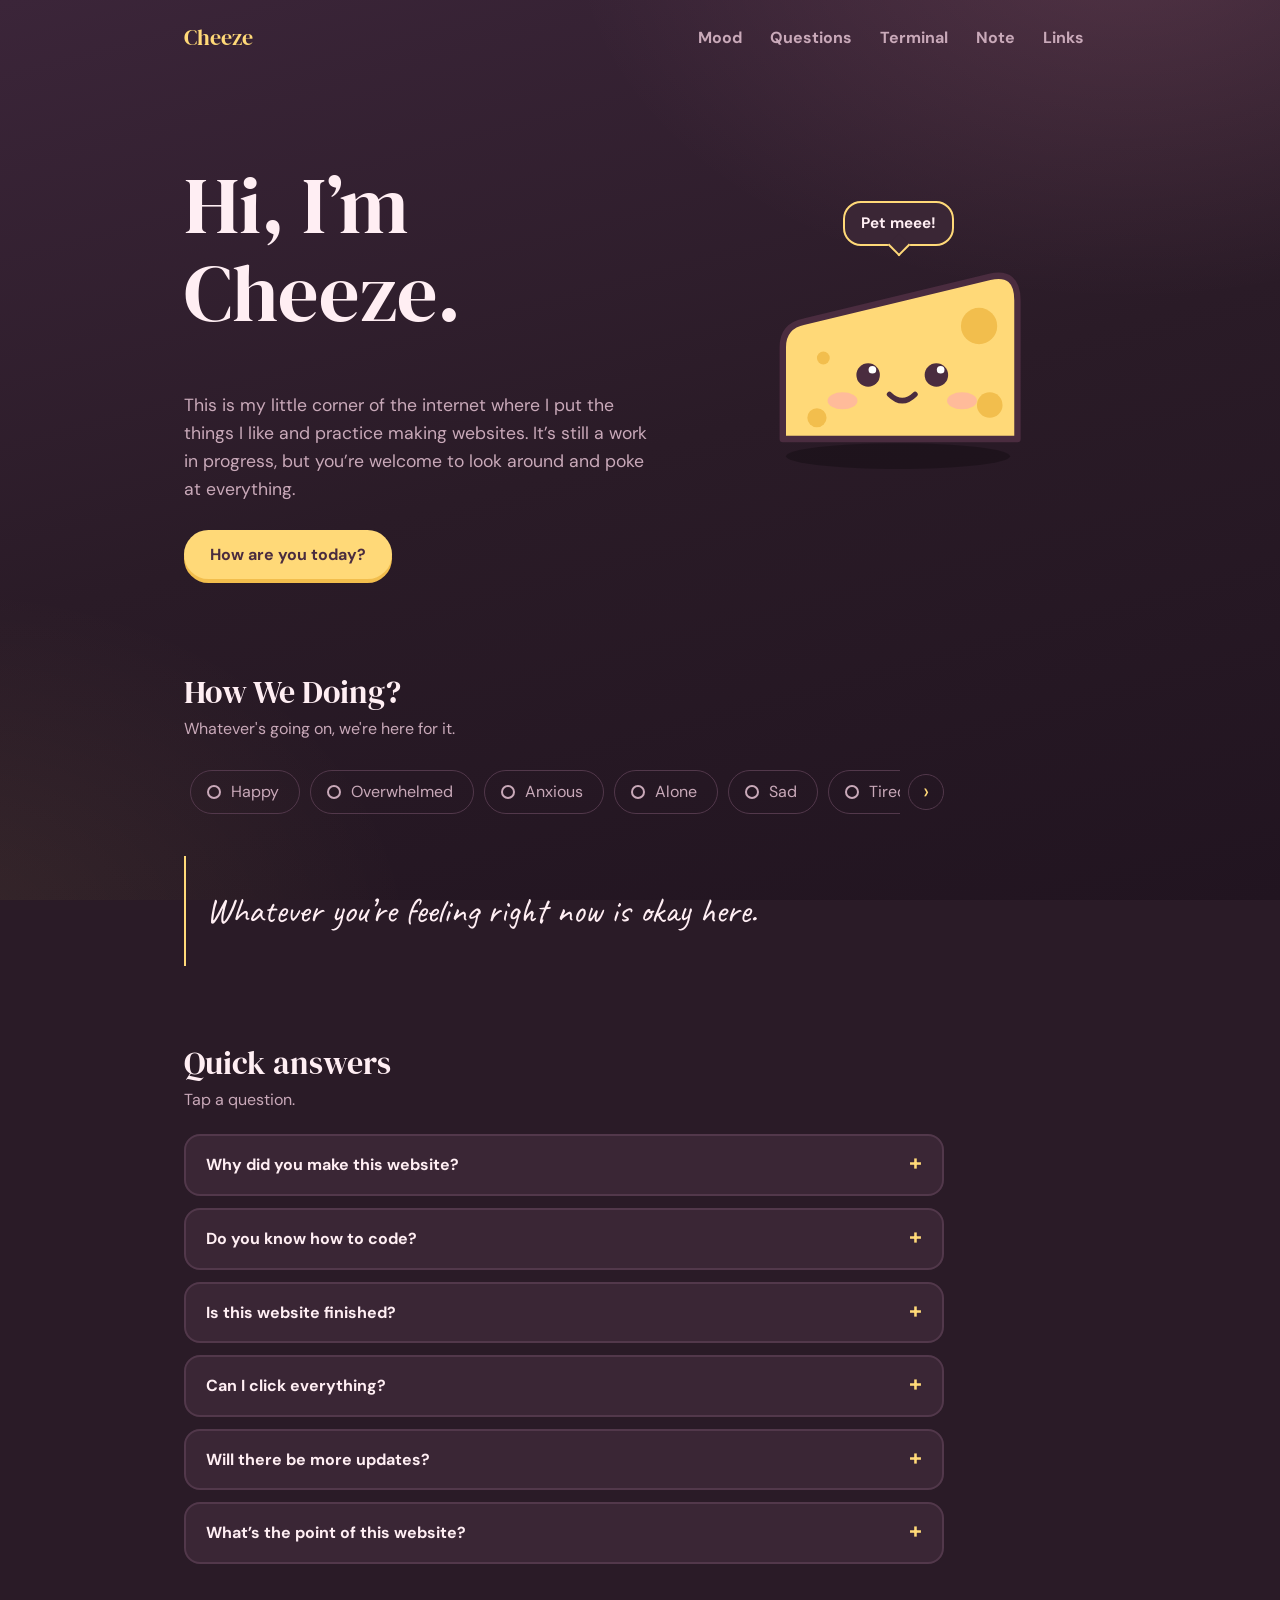
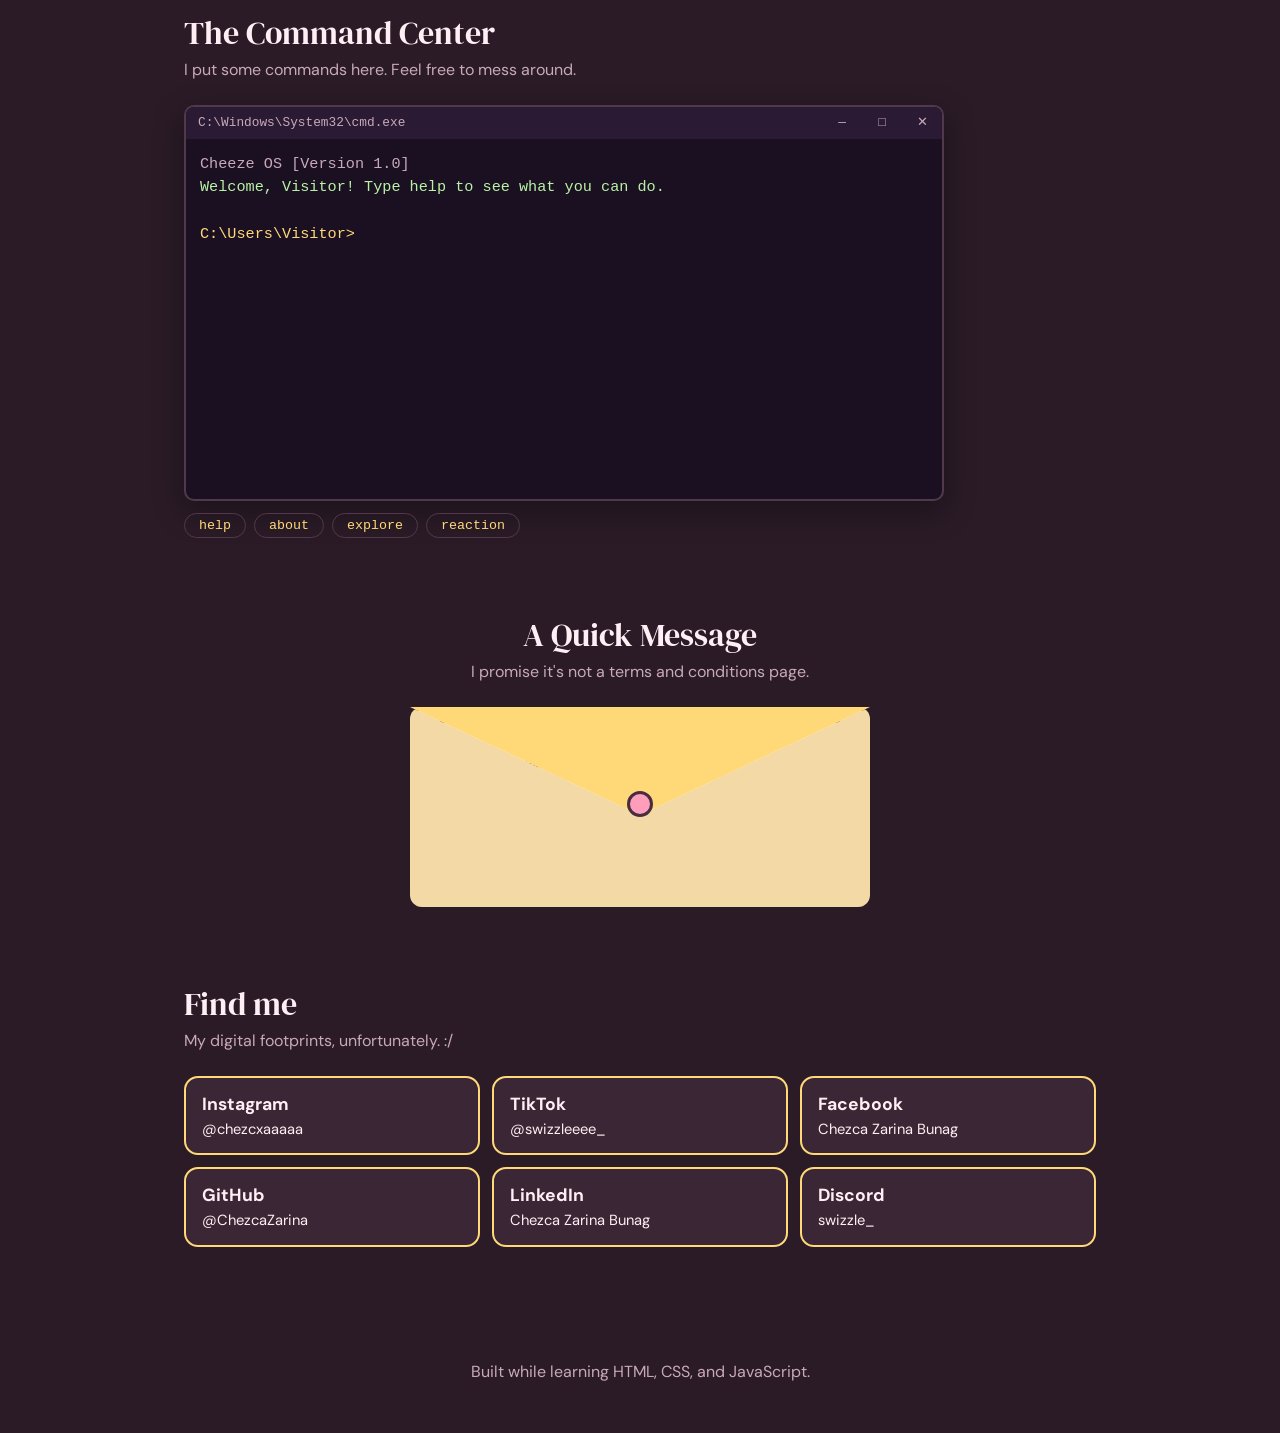
==== index.html @ 46c2f9f3 "Add files via upload" ====
<!DOCTYPE html>
<html lang="en">
<head>
    <meta charset="UTF-8">
    <meta name="viewport" content="width=device-width, initial-scale=1.0">
    <title>Cheeze</title>
   <link href="https://fonts.googleapis.com/css2?family=DM+Sans:wght@400;700&family=DM+Serif+Display&family=Caveat:wght@500;700&display=swap" rel="stylesheet">
    <link rel="stylesheet" href="style.css">
</head>
<body>
  <header>
  <a class="logo" href="#top">Cheeze</a>
  <nav>
    <a href="#mood">Mood</a>
    <a href="#questions">Questions</a>
    <a href="#terminal">Terminal</a>
    <a href="#note">Note</a>
    <a href="#links">Links</a>
    
  </nav>
</header>

<main id="top">
  <div class="hero">
    <div>
      <h1>Hi, I’m Cheeze.</h1>
      <p>This is my little corner of the internet where I put the things I like and practice making websites. It’s still a work in progress, but you’re welcome to look around and poke at everything.</p>
      <a class="btn" href="#mood">How are you today?</a>
    </div>
      <div class="stage">
  <div class="bubble" id="say" aria-live="polite">Pet meee!</div>
  <svg id="cheese" viewBox="0 0 300 300" role="button" tabindex="0" aria-label="Pet the cheese">
    <ellipse cx="150" cy="272" rx="105" ry="12" fill="#000" opacity=".25"/>
    <g class="body">
      <path d="M42 256 L42 170 Q42 150 62 146 L236 104 Q262 98 262 126 L262 256 Z" fill="#ffd978" stroke="#4a2c3f" stroke-width="6" stroke-linejoin="round"/>
      <circle cx="226" cy="150" r="17" fill="#f2be4d"/>
      <circle cx="236" cy="224" r="12" fill="#f2be4d"/>
      <circle cx="74" cy="236" r="9" fill="#f2be4d"/>
      <circle cx="80" cy="180" r="6" fill="#f2be4d"/>
      <g fill="#4a2c3f">
        <g class="eye" data-cx="122" data-cy="196"><circle cx="122" cy="196" r="11"/><circle cx="126" cy="191" r="3.6" fill="#fff"/></g>
        <g class="eye" data-cx="186" data-cy="196"><circle cx="186" cy="196" r="11"/><circle cx="190" cy="191" r="3.6" fill="#fff"/></g>
      </g>
      <ellipse class="blush" cx="98" cy="220" rx="14" ry="8" fill="#ff9ebb"/>
      <ellipse class="blush" cx="210" cy="220" rx="14" ry="8" fill="#ff9ebb"/>
      <path d="M142 214 Q154 226 166 214" fill="none" stroke="#4a2c3f" stroke-width="5" stroke-linecap="round"/>
    </g>
  </svg>
</div>
  </div>
          <section id="mood">
    <h2>How We Doing?</h2>
    <p class="sub">Whatever's going on, we're here for it.</p>

    <div class="moodrow">
      <div class="moods" id="moods" role="group" aria-label="Pick a mood"></div>
      <button class="next" id="next" aria-label="More moods">›</button>
    </div>

    <div class="hug" id="hug" aria-live="polite">
      <p id="hugText">Whatever you’re feeling right now is okay here.</p>
      <button class="more" id="more" hidden>Another one</button>
    </div>
  </section>

  <section id="questions">
    <h2>Quick answers</h2>
    <p class="sub">Tap a question.</p>
    <details><summary>Why did you make this website?</summary><p>I wanted to create something of my own while learning along the way. Basically, a little personal project where I could experiment, try things out, and see what happens. And well... here we are!</p></details>
<details><summary>Do you know how to code?</summary><p>Enough to understand the stuff I build. But if you ask me to present my code and explain every little detail, you’ve officially lost me. I know what I did... mostly.</p></details>
<details><summary>Is this website finished?</summary><p>Depends on what my mind decides at night. One day it’s finished, the next day I’m suddenly changing everything. So, let’s just say it’s a work in progress.</p></details>
<details><summary>Can I click everything?</summary><p>That’s literally why they’re there! Go ahead, click around and see what happens. Just don’t expect every single thing to work perfectly. I’m still learning, okay?</p></details>
<details><summary>Will there be more updates?</summary><p>If my motivation cooperates, absolutely. New ideas are welcome. Actually finishing them is a different story.</p></details>
<details><summary>What’s the point of this website?</summary><p>Good question... even I had to think about that. HAHAHA. It’s a little space where I can put the things I make, try random ideas, and have fun learning something new. No big mission or anything. I just wanted to make something that feels like mine.</p></details>

  <section id="terminal">
  <h2>The Command Center</h2>
  <p class="sub">I put some commands here. Feel free to mess around.</p>

  <div class="term" id="term">
    <div class="termbar">
      <span class="ttl">C:\Windows\System32\cmd.exe</span>
      <span class="wc" aria-hidden="true"><b>&#8212;</b><b>&#9633;</b><b>&#10005;</b></span>
    </div>
    <div class="termbody" id="tBody">
      <div id="tOut" aria-live="polite"></div>
      <div class="game" id="tGame" hidden role="button" tabindex="0">
        <div class="gbolt">&#9889;</div>
        <div class="gtext" id="tGameText">WAIT FOR THE SIGNAL</div>
        <small id="tGameSub">Click only when the terminal tells you to!</small>
      </div>
      <label class="tline">
        <span class="prompt">C:\Users\Visitor&gt;</span>
        <input id="tIn" type="text" autocomplete="off" autocapitalize="off" spellcheck="false" aria-label="Type a command">
      </label>
    </div>
  </div>
  <div class="chips" id="tChips">
    <button data-c="help">help</button>
    <button data-c="about">about</button>
    <button data-c="explore">explore</button>
    <button data-c="reaction">reaction</button>
  </div>
</section>

 <section id="note" class="envwrap">
  <h2>A Quick Message</h2>
  <p class="sub">I promise it's not a terms and conditions page.</p>
  <div class="env" id="env" role="button" tabindex="0" aria-expanded="false" aria-label="Open the envelope">
    <div class="eback"></div>
    <div class="letter">
      <p class="hi">Hi there! ♡</p>
      <p>Thank you for taking the time to visit whatever you think this is! I honestly just made this for fun while trying to figure things out and see what I could come up with.</p>
      <p>I’m still learning my way around things, so expect a few random ideas here and there. I might add more sections, change a few things, or randomly decide to redesign the whole thing if I feel like it (hopefully not at 3 AM).</p>
      <p>For now, that’s pretty much it! Feel free to look around, and thanks again for stopping by!</p>
      <p>Have a nice day! ♡</p>
      <a href="#links">See my links</a>
    </div>
    <div class="efront"></div>
    <div class="flap"></div>
    <div class="seal"></div>
  </div>
</section>

  <section id="links">
    <h2>Find me</h2>
    <p class="sub">My digital footprints, unfortunately. :/</p>
    <div class="links">
  <a href="https://www.instagram.com/chezcxaaaaa" target="_blank" rel="noopener">Instagram<small>@chezcxaaaaa</small></a>
  <a href="https://www.tiktok.com/@swizzleeee_" target="_blank" rel="noopener">TikTok<small>@swizzleeee_</small></a>
  <a href="https://www.facebook.com/share/1A27h3BbCD/" target="_blank" rel="noopener">Facebook<small>Chezca Zarina Bunag</small></a>
  <a href="https://github.com/ChezcaZarina" target="_blank" rel="noopener">GitHub<small>@ChezcaZarina</small></a>
  <a href="https://www.linkedin.com/in/chezca-zarina-bunag-328794290" target="_blank" rel="noopener">LinkedIn<small>Chezca Zarina Bunag</small></a>
  <a href="https://discord.com/users/748518629372592160" target="_blank" rel="noopener">Discord<small>swizzle_</small></a>
</div>
  </section>
</main>

<footer>Built while learning HTML, CSS, and JavaScript.</footer>
 <script src="script.js"></script>
</body>
</html>
---- style.css ----
:root {
  --bg: #2a1b27;
  --card: #3a2635;
  --yellow: #ffd978;
  --cream: #ffeef3;
  --mauve: #c9a9b9;
  --plum: #4a2c3f;
  --line: #52384b;
}

body {
  margin: 0;
  background: var(--bg);
  color: var(--mauve);
  font-family: 'DM Sans', sans-serif;
  line-height: 1.6;
}

body::before {
  content: "";
  position: fixed;
  inset: 0;
  z-index: -1;
  background:
    radial-gradient(900px 600px at 88% -8%, rgba(255, 158, 187, .15), transparent 62%),
    radial-gradient(800px 600px at -5% 105%, rgba(255, 217, 120, .08), transparent 60%),
    linear-gradient(165deg, #3b2539 0%, #2a1b27 50%, #211420 100%);
}

h1 {
  font-family: 'DM Serif Display', serif;
  font-weight: 400;
  color: var(--cream);
  font-size: 3rem;
  line-height: 1.1;
}

a { color: var(--yellow); }

* { box-sizing: border-box; }

header {
  display: flex;
  justify-content: space-between;
  align-items: center;
  max-width: 960px;
  margin: 0 auto;
  padding: 20px 24px;
}

.logo {
  font-family: 'DM Serif Display', serif;
  font-size: 1.4rem;
  text-decoration: none;
}

nav a {
  color: var(--mauve);
  font-weight: 700;
  text-decoration: none;
  padding: 6px 12px;
  border-radius: 99px;
}

nav a:hover {
  background: var(--yellow);
  color: var(--plum);
}

main {
  max-width: 960px;
  margin: 0 auto;
  padding: 0 24px;
}

.hero {
  display: grid;
  grid-template-columns: 1.1fr .9fr;
  gap: 32px;
  align-items: center;
  padding: 32px 0 56px;
}

.hero h1 { font-size: clamp(2.8rem, 8vw, 5rem); }

.hero p {
  font-size: 1.1rem;
  max-width: 40ch;
  margin: 18px 0 26px;
}

.btn {
  display: inline-block;
  background: var(--yellow);
  color: var(--plum);
  font-weight: 700;
  padding: 12px 26px;
  border-radius: 99px;
  text-decoration: none;
  box-shadow: 0 4px 0 #f2be4d;
  transition: transform .12s, box-shadow .12s;
}

.btn:hover {
  transform: translateY(2px);
  box-shadow: 0 2px 0 #f2be4d;
}

@media (max-width: 720px) {
  .hero { grid-template-columns: 1fr; text-align: center; }
  .hero p { margin-inline: auto; }
}

.stage {
  position: relative;
  display: flex;
  flex-direction: column;
  align-items: center;
}

.bubble {
  position: relative;
  z-index: 1;
  margin-bottom: -80px;
  background: var(--card);
  color: var(--cream);
  border: 2px solid var(--yellow);
  border-radius: 18px;
  padding: 8px 16px;
  font-weight: 700;
  font-size: .95rem;
  max-width: 210px;
  text-align: center;
}

/* the little tail */
.bubble::after {
  content: "";
  position: absolute;
  bottom: -9px;
  left: 50%;
  margin-left: -7px;
  width: 14px;
  height: 14px;
  background: var(--card);
  border-right: 2px solid var(--yellow);
  border-bottom: 2px solid var(--yellow);
  transform: rotate(45deg);
}

#cheese {
  width: min(320px, 76vw);
  cursor: pointer;
  overflow: visible;
}
#cheese .body { transform-origin: 150px 250px; }

.blush { opacity: .5; transition: opacity .2s; }
.hop .blush { opacity: .95; }

.hop #cheese .body { animation: hop .5s; }

@keyframes hop {
  0%   { transform: scale(1, 1); }
  30%  { transform: scale(1.08, .88); }
  60%  { transform: translateY(-30px) rotate(-3deg); }
  100% { transform: scale(1, 1); }
}

/* ===== SHARED SECTION STYLES ===== */
html { scroll-behavior: smooth; scroll-padding-top: 20px; }

section { padding: 40px 0; }

h2 {
  font-family: 'DM Serif Display', serif;
  font-weight: 400;
  color: var(--cream);
  font-size: 2rem;
  line-height: 1.1;
  margin: 0 0 6px;
}

.sub { margin: 0 0 22px; }

/* ===== QUICK ANSWERS ===== */
details {
  background: var(--card);
  border: 2px solid var(--line);
  border-radius: 16px;
  margin-bottom: 12px;
  max-width: 760px;
}

details[open] { border-color: var(--yellow); }

summary {
  list-style: none;
  cursor: pointer;
  padding: 16px 20px;
  font-weight: 700;
  color: var(--cream);
  display: flex;
  justify-content: space-between;
  gap: 16px;
}

summary::-webkit-details-marker { display: none; }
summary::after { content: "+"; color: var(--yellow); font-size: 1.4rem; line-height: 1; }
details[open] summary::after { content: "\2212"; }
details p { margin: 0; padding: 0 20px 18px; }

/* ===== ENVELOPE NOTE ===== */
#note { text-align: center; }

.env {
  --h: min(560px, 80vh);   /* how tall the letter gets when opened */
  position: relative;
  width: min(460px, 92vw);
  height: 200px;
  margin: 0 auto;
  perspective: 700px;
  cursor: pointer;
  transition: margin-top .6s .25s;
}

.env > * { position: absolute; }

.eback {
  inset: 0;
  background: #fff4e8;
  border-radius: 12px;
  border: 3px solid var(--plum);
}

.letter {
  left: 18px; right: 18px; top: 14px;
  height: 178px;
  overflow: hidden;
  background: #fffaf2;
  border: 2px solid var(--plum);
  border-radius: 8px;
  z-index: 2;
  padding: 22px 26px 100px;
  color: var(--plum);
  text-align: left;
  cursor: auto;
  transition: transform .6s .25s, height .6s .25s;
}

.letter p {
  margin: 0 0 .7em;
  font-family: 'Caveat', cursive;
  font-size: 1.35rem;
  line-height: 1.3;
}

.letter .hi { font-size: 1.8rem; font-weight: 700; }

.letter a {
  display: inline-block;
  font-weight: 700;
  text-decoration: none;
  background: var(--yellow);
  color: var(--plum);
  border-radius: 99px;
  padding: 4px 16px;
  margin-top: 4px;
}

.efront {
  inset: 0;
  z-index: 3;
  background: #f2d9a6;
  clip-path: polygon(0 0, 50% 54%, 100% 0, 100% 100%, 0 100%);
  border-radius: 12px;
  pointer-events: none;
}

.flap {
  left: 0; right: 0; top: 0;
  height: 108px;
  z-index: 4;
  background: var(--yellow);
  clip-path: polygon(0 0, 100% 0, 50% 100%);
  transform-origin: top;
  transition: transform .5s, z-index 0s .25s;
  pointer-events: none;
}

.seal {
  left: 50%; top: 84px;
  width: 26px; height: 26px;
  margin-left: -13px;
  border-radius: 50%;
  background: #ff9ebb;
  border: 3px solid var(--plum);
  z-index: 5;
  transition: opacity .2s;
  pointer-events: none;
}

/* open state */
.env.open { margin-top: calc(var(--h) - 72px); }
.env.open .flap { transform: rotateX(180deg); z-index: 1; }
.env.open .seal { opacity: 0; }
.env.open .letter {
  height: var(--h);
  overflow-y: auto;
  transform: translateY(calc(82px - var(--h)));
}

/* ===== FIND ME LINKS ===== */
.links {
  display: grid;
  grid-template-columns: repeat(3, 1fr);
  gap: 12px;
}

@media (max-width: 600px) {
  .links { grid-template-columns: repeat(2, 1fr); }
}
.links a {
  display: block;
  text-decoration: none;
  font-weight: 700;
  font-size: 1.1rem;
  color: var(--cream);
  background: var(--card);
  border: 2px solid var(--yellow);
  border-radius: 14px;
  padding: 12px 16px;
  transition: background .15s, color .15s;
}

.links a:hover { background: var(--yellow); color: var(--plum); }
.links small { display: block; font-weight: 400; }

/* ===== FOOTER + FOCUS RING ===== */
footer { text-align: center; padding: 32px 24px 48px; }

:focus-visible { outline: 3px solid var(--yellow); outline-offset: 3px; }
#cheese:focus:not(:focus-visible) { outline: none; }

/* ===== MOOD CHECK-IN ===== */
.moodrow {
  display: flex;
  align-items: center;
  gap: 8px;
  max-width: 760px;
}

.moods {
  display: flex;
  gap: 10px;
  flex: 1;
  min-width: 0;
  overflow-x: auto;
  scrollbar-width: none;
  padding: 6px;
}

.moods::-webkit-scrollbar { display: none; }

.mood {
  flex: none;
  white-space: nowrap;
  font: inherit;
  color: var(--mauve);
  background: none;
  border: 1.5px solid var(--line);
  border-radius: 99px;
  padding: 8px 20px 8px 16px;
  cursor: pointer;
  display: inline-flex;
  align-items: center;
  gap: 10px;
  transition: border-color .15s, color .15s;
}

.mood::before {
  content: "";
  width: 10px;
  height: 10px;
  border-radius: 50%;
  border: 2px solid var(--mauve);
  transition: background .15s, border-color .15s;
}

.mood:hover,
.mood[aria-pressed="true"] {
  border-color: var(--yellow);
  color: var(--cream);
}

.mood[aria-pressed="true"]::before {
  background: var(--yellow);
  border-color: var(--yellow);
}

.next {
  flex: none;
  width: 36px;
  height: 36px;
  border-radius: 50%;
  border: 1.5px solid var(--line);
  background: none;
  color: var(--yellow);
  font: inherit;
  font-size: 1.4rem;
  line-height: 1;
  cursor: pointer;
  display: grid;
  place-items: center;
}

.next:hover { border-color: var(--yellow); }
.next[hidden] { display: none; }

.hug {
  max-width: 620px;
  margin-top: 36px;
  padding: 4px 0 4px 20px;
  min-height: 110px;
  border-left: 2px solid var(--yellow);
  display: flex;
  flex-direction: column;
  gap: 14px;
  align-items: flex-start;
  justify-content: center;
}

.hug p {
  margin: 0;
  color: var(--cream);
  font-family: 'Caveat', cursive;
  font-size: clamp(1.6rem, 4.2vw, 2.2rem);
  line-height: 1.25;
}

.more {
  font-family: 'Caveat', cursive;
  font-size: 1.4rem;
  font-weight: 700;
  background: none;
  color: var(--yellow);
  border: 0;
  padding: 0;
  cursor: pointer;
  text-decoration: underline;
  text-decoration-thickness: 1.5px;
  text-underline-offset: 5px;
}

.more[hidden] { display: none; }

.hug.pop p { animation: fade .35s; }

@keyframes fade {
  from { opacity: 0; transform: translateY(6px); }
  to   { opacity: 1; transform: none; }
}

.term {
  max-width: 760px;
  background: #1b1022;               /* dark with a purple tint */
  border: 2px solid var(--line);
  border-radius: 10px;
  overflow: hidden;
  box-shadow: 0 10px 30px rgba(0, 0, 0, .35);
}

.termbar {
  display: flex;
  justify-content: space-between;
  align-items: center;
  background: #2b1a33;
  color: var(--mauve);
  font-family: Consolas, 'Courier New', monospace;
  font-size: .8rem;
  padding: 6px 0 6px 12px;
}

.wc b { display: inline-block; width: 40px; text-align: center; font-weight: 400; }
.wc b:last-child:hover { background: #c0392b; color: #fff; }

.termbody {
  height: 360px;
  overflow-y: auto;
  padding: 14px;
  font-family: Consolas, 'Courier New', monospace;
  font-size: .95rem;
  line-height: 1.5;
  color: var(--yellow);
  cursor: text;
}

.tl { white-space: pre-wrap; word-break: break-word; }
.tl.dim { color: var(--mauve); }
.tl.ok { color: #b8f3a5; }          /* light green for good news */
.tl.err { color: #ff9ebb; }
.tl a { color: #b8f3a5; }

.tline { display: flex; gap: 8px; align-items: center; }
.prompt { white-space: nowrap; }

.tline input {
  flex: 1;
  min-width: 0;
  background: transparent;
  border: 0;
  outline: none;
  font: inherit;
  color: var(--cream);
  caret-color: var(--yellow);        /* the blinking cursor */
}

.game {
  border: 2px dashed var(--yellow);
  border-radius: 8px;
  text-align: center;
  padding: 26px 12px;
  margin: 10px 0;
  cursor: pointer;
  user-select: none;
  transition: background .1s;
}
.game .gbolt { font-size: 2rem; }
.game .gtext { font-weight: 700; font-size: 1.2rem; }
.game.go { background: #b8f3a5; color: #1b1022; border-style: solid; }
.game.early { border-color: #ff9ebb; color: #ff9ebb; }
.game[hidden] { display: none; }

.chips { display: flex; flex-wrap: wrap; gap: 8px; margin-top: 12px; }
.chips button {
  font-family: Consolas, 'Courier New', monospace;
  color: var(--yellow);
  background: none;
  border: 1.5px solid var(--line);
  border-radius: 99px;
  padding: 4px 14px;
  cursor: pointer;
}
.chips button:hover { border-color: var(--yellow); }

/* ===== SCROLL ANIMATIONS ===== */
.reveal { opacity: 0; }
.reveal.show { animation: rise .45s ease both; animation-delay: var(--d, 0s); }

@keyframes rise {
  from { opacity: 0; transform: translateY(12px); }
  to   { opacity: 1; transform: none; }
}

/* optional: the cheese gently floats */
@keyframes bob { 50% { transform: translateY(-8px); } }
#cheese { animation: bob 3.5s ease-in-out infinite; }

@media (prefers-reduced-motion: reduce) {
  .reveal { opacity: 1; }
  .reveal.show, #cheese { animation: none; }
}

@media (max-width: 600px) {
  header { flex-direction: column; gap: 8px; }
  nav { display: flex; flex-wrap: wrap; justify-content: center; }
  nav a { padding: 6px 10px; }
}

.tline input { font-size: 16px; }
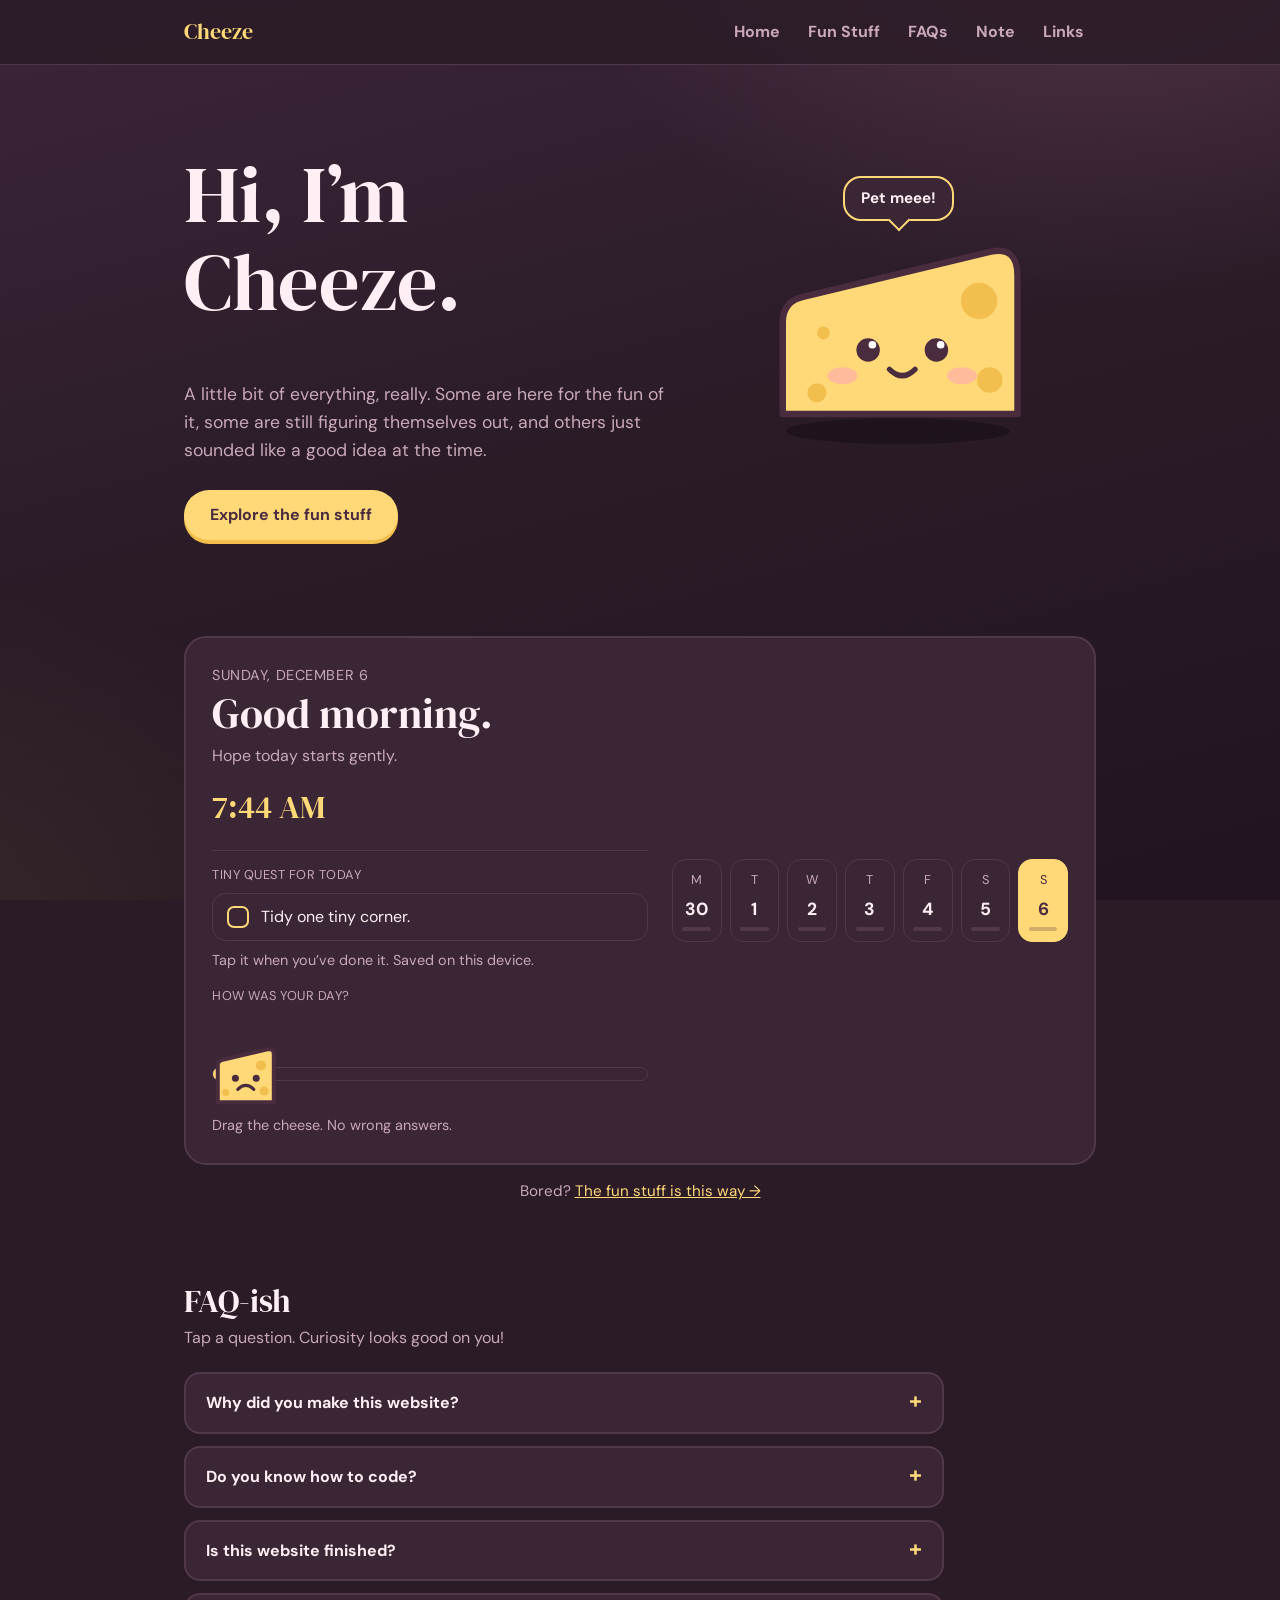
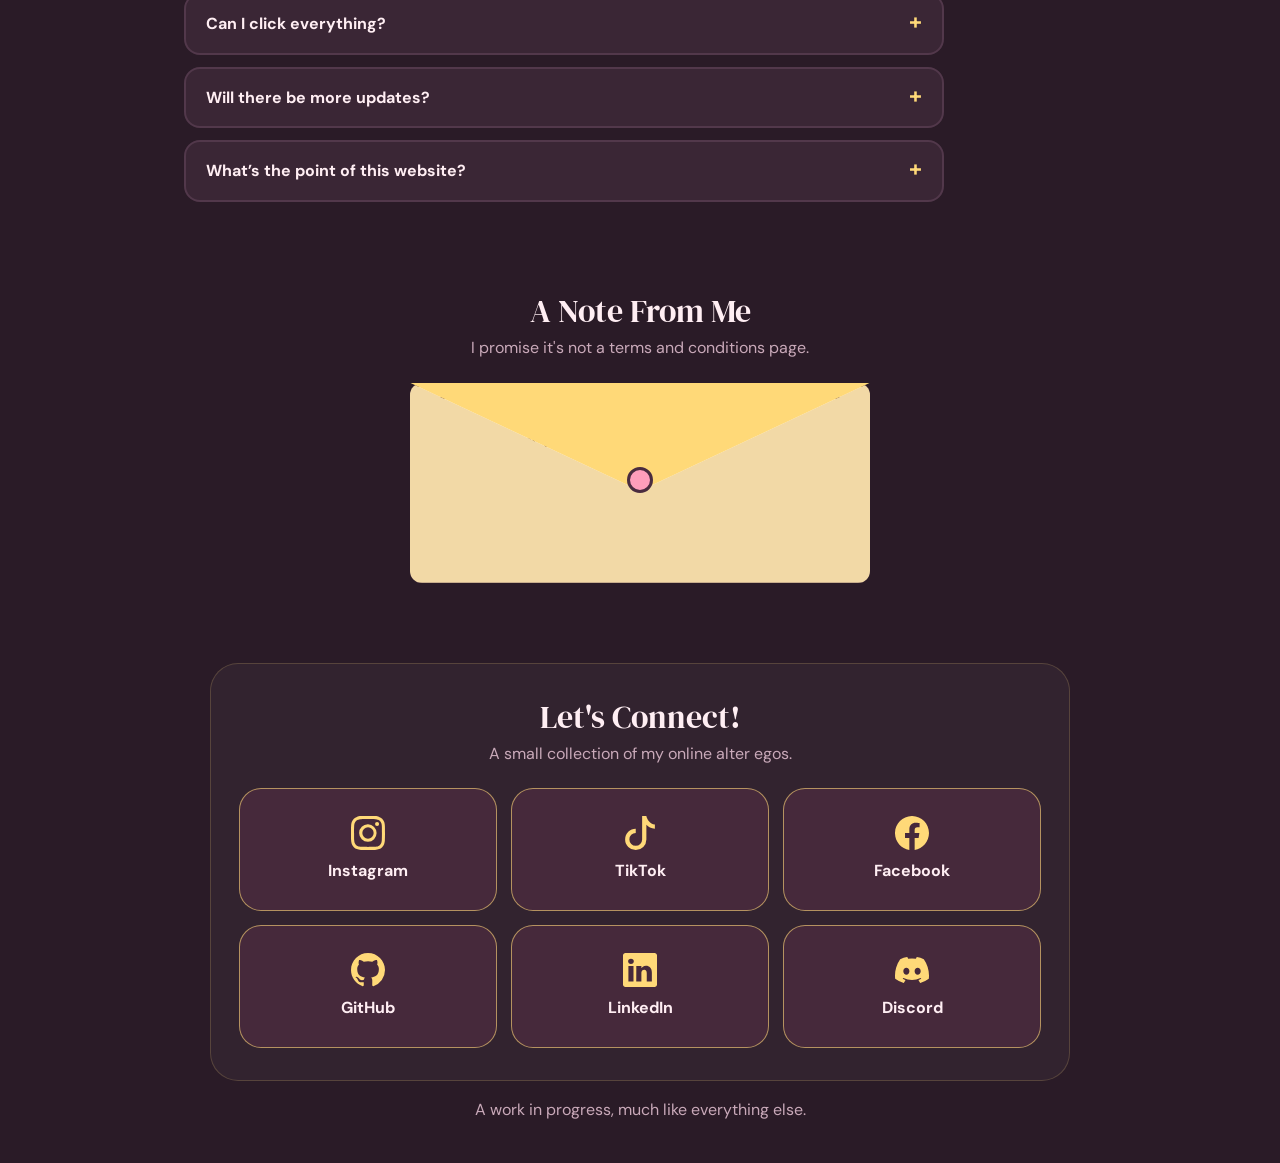
==== commit 836d0aa1: "Added extra section such as the calendar stuff with a daily quest and a cheese meter. Added separate" ====
--- a/index.html
+++ b/index.html
@@ -1,22 +1,21 @@
 <!DOCTYPE html>
 <html lang="en">
 <head>
-    <meta charset="UTF-8">
-    <meta name="viewport" content="width=device-width, initial-scale=1.0">
-    <title>Cheeze</title>
-   <link href="https://fonts.googleapis.com/css2?family=DM+Sans:wght@400;700&family=DM+Serif+Display&family=Caveat:wght@500;700&display=swap" rel="stylesheet">
-    <link rel="stylesheet" href="style.css">
+  <meta charset="UTF-8">
+  <meta name="viewport" content="width=device-width, initial-scale=1.0">
+  <title>Cheeze</title>
+  <link href="https://fonts.googleapis.com/css2?family=DM+Sans:wght@400;700&family=DM+Serif+Display&family=Caveat:wght@500;700&display=swap" rel="stylesheet">
+  <link rel="stylesheet" href="style.css">
 </head>
 <body>
-  <header>
-  <a class="logo" href="#top">Cheeze</a>
+<header>
+  <a class="logo" href="index.html">Cheeze</a>
   <nav>
-    <a href="#mood">Mood</a>
-    <a href="#questions">Questions</a>
-    <a href="#terminal">Terminal</a>
-    <a href="#note">Note</a>
-    <a href="#links">Links</a>
-    
+    <a href="index.html">Home</a>
+    <a href="fun.html">Fun Stuff</a>
+    <a href="index.html#questions">FAQs</a>
+    <a href="index.html#note">Note</a>
+    <a href="index.html#links">Links</a>
   </nav>
 </header>
 
@@ -24,119 +23,160 @@
   <div class="hero">
     <div>
       <h1>Hi, I’m Cheeze.</h1>
-      <p>This is my little corner of the internet where I put the things I like and practice making websites. It’s still a work in progress, but you’re welcome to look around and poke at everything.</p>
-      <a class="btn" href="#mood">How are you today?</a>
+      <p>A little bit of everything, really. Some are here for the fun of it, some are still figuring themselves out, and others just sounded like a good idea at the time.</p>
+      <a class="btn" href="fun.html">Explore the fun stuff</a>
     </div>
-      <div class="stage">
-  <div class="bubble" id="say" aria-live="polite">Pet meee!</div>
-  <svg id="cheese" viewBox="0 0 300 300" role="button" tabindex="0" aria-label="Pet the cheese">
-    <ellipse cx="150" cy="272" rx="105" ry="12" fill="#000" opacity=".25"/>
-    <g class="body">
-      <path d="M42 256 L42 170 Q42 150 62 146 L236 104 Q262 98 262 126 L262 256 Z" fill="#ffd978" stroke="#4a2c3f" stroke-width="6" stroke-linejoin="round"/>
-      <circle cx="226" cy="150" r="17" fill="#f2be4d"/>
-      <circle cx="236" cy="224" r="12" fill="#f2be4d"/>
-      <circle cx="74" cy="236" r="9" fill="#f2be4d"/>
-      <circle cx="80" cy="180" r="6" fill="#f2be4d"/>
-      <g fill="#4a2c3f">
-        <g class="eye" data-cx="122" data-cy="196"><circle cx="122" cy="196" r="11"/><circle cx="126" cy="191" r="3.6" fill="#fff"/></g>
-        <g class="eye" data-cx="186" data-cy="196"><circle cx="186" cy="196" r="11"/><circle cx="190" cy="191" r="3.6" fill="#fff"/></g>
-      </g>
-      <ellipse class="blush" cx="98" cy="220" rx="14" ry="8" fill="#ff9ebb"/>
-      <ellipse class="blush" cx="210" cy="220" rx="14" ry="8" fill="#ff9ebb"/>
-      <path d="M142 214 Q154 226 166 214" fill="none" stroke="#4a2c3f" stroke-width="5" stroke-linecap="round"/>
-    </g>
-  </svg>
+    <div class="stage">
+      <div class="bubble" id="say" aria-live="polite">Pet meee!</div>
+      <svg id="cheese" viewBox="0 0 300 300" role="button" tabindex="0" aria-label="Pet the cheese">
+        <ellipse cx="150" cy="272" rx="105" ry="12" fill="#000" opacity=".25"/>
+        <g class="body">
+          <path d="M42 256 L42 170 Q42 150 62 146 L236 104 Q262 98 262 126 L262 256 Z" fill="#ffd978" stroke="#4a2c3f" stroke-width="6" stroke-linejoin="round"/>
+          <circle cx="226" cy="150" r="17" fill="#f2be4d"/>
+          <circle cx="236" cy="224" r="12" fill="#f2be4d"/>
+          <circle cx="74" cy="236" r="9" fill="#f2be4d"/>
+          <circle cx="80" cy="180" r="6" fill="#f2be4d"/>
+          <g fill="#4a2c3f">
+            <g class="eye" data-cx="122" data-cy="196"><circle cx="122" cy="196" r="11"/><circle cx="126" cy="191" r="3.6" fill="#fff"/></g>
+            <g class="eye" data-cx="186" data-cy="196"><circle cx="186" cy="196" r="11"/><circle cx="190" cy="191" r="3.6" fill="#fff"/></g>
+          </g>
+          <ellipse class="blush" cx="98" cy="220" rx="14" ry="8" fill="#ff9ebb"/>
+          <ellipse class="blush" cx="210" cy="220" rx="14" ry="8" fill="#ff9ebb"/>
+          <path d="M142 214 Q154 226 166 214" fill="none" stroke="#4a2c3f" stroke-width="5" stroke-linecap="round"/>
+        </g>
+      </svg>
+    </div>
+  </div>
+
+  <section id="today">
+  <div class="daycard">
+   <div class="daymain">
+  <p class="daydate" id="dDate"></p>
+  <h2 class="dayhi" id="dHi">Hello.</h2>
+  <p class="daynote" id="dNote"></p>
+  <p class="daytime" id="dTime"></p>
+
+  <div class="quest">
+    <p class="qlabel">Tiny quest for today</p>
+    <button class="qbtn" id="qBtn" aria-pressed="false">
+      <span class="qbox"></span>
+      <span id="qText"></span>
+    </button>
+    <p class="qmeta" id="qMeta"></p>
+  </div>
+
+  <div class="rate">
+    <p class="qlabel">How was your day?</p>
+       <div class="rwrap">
+      <input type="range" class="rng" id="meter" min="0" max="500" step="1" value="0" aria-label="Rate your day, drag the cheese">
+      <span class="tip" id="tip" aria-hidden="true"></span>
+    </div>
+    <p class="qmeta" id="rMeta"></p>
+  </div>
 </div>
+    <div class="week" id="week" aria-hidden="true"></div>
   </div>
-          <section id="mood">
-    <h2>How We Doing?</h2>
-    <p class="sub">Whatever's going on, we're here for it.</p>
+  <p class="daygo">Bored? <a href="fun.html">The fun stuff is this way →</a></p>
+</section>
 
-    <div class="moodrow">
-      <div class="moods" id="moods" role="group" aria-label="Pick a mood"></div>
-      <button class="next" id="next" aria-label="More moods">›</button>
-    </div>
+  <section id="questions">
+    <h2>FAQ-ish</h2>
+    <p class="sub">Tap a question. Curiosity looks good on you!</p>
+    <details><summary>Why did you make this website?</summary><p>I wanted to create something of my own while learning along the way. Basically, a little personal project where I could experiment, try things out, and see what happens. And well... here we are!</p></details>
+    <details><summary>Do you know how to code?</summary><p>Enough to understand the stuff I build. But if you ask me to present my code and explain every little detail, you’ve officially lost me. I know what I did... mostly.</p></details>
+    <details><summary>Is this website finished?</summary><p>Depends on what my mind decides at night. One day it’s finished, the next day I’m suddenly changing everything. So, let’s just say it’s a work in progress.</p></details>
+    <details><summary>Can I click everything?</summary><p>That’s literally why they’re there! Go ahead, click around and see what happens. Just don’t expect every single thing to work perfectly. I’m still learning, okay?</p></details>
+    <details><summary>Will there be more updates?</summary><p>If my motivation cooperates, absolutely. New ideas are welcome. Actually finishing them is a different story.</p></details>
+    <details><summary>What’s the point of this website?</summary><p>Good question... even I had to think about that. HAHAHA. It’s a little space where I can put the things I make, try random ideas, and have fun learning something new. No big mission or anything. I just wanted to make something that feels like mine.</p></details>
+  </section>
 
-    <div class="hug" id="hug" aria-live="polite">
-      <p id="hugText">Whatever you’re feeling right now is okay here.</p>
-      <button class="more" id="more" hidden>Another one</button>
+  <section id="note" class="envwrap">
+    <h2>A Note From Me</h2>
+    <p class="sub">I promise it's not a terms and conditions page.</p>
+    <div class="env" id="env" role="button" tabindex="0" aria-expanded="false" aria-label="Open the envelope">
+      <div class="eback"></div>
+      <div class="letter">
+        <p class="hi">hey, you made it here!</p>
+        <p>Thanks for stopping by and spending a little time here. I hope something along the way made you smile, sparked your curiosity, or at least kept you entertained for a bit.</p>
+        <p>Hope you found something you liked. And if you did, well, I’m glad!</p>
+        <p>take care, and see you around! ♡</p>
+        <a href="#links">See my links</a>
+      </div>
+      <div class="efront"></div>
+      <div class="flap"></div>
+      <div class="seal"></div>
     </div>
   </section>
 
-  <section id="questions">
-    <h2>Quick answers</h2>
-    <p class="sub">Tap a question.</p>
-    <details><summary>Why did you make this website?</summary><p>I wanted to create something of my own while learning along the way. Basically, a little personal project where I could experiment, try things out, and see what happens. And well... here we are!</p></details>
-<details><summary>Do you know how to code?</summary><p>Enough to understand the stuff I build. But if you ask me to present my code and explain every little detail, you’ve officially lost me. I know what I did... mostly.</p></details>
-<details><summary>Is this website finished?</summary><p>Depends on what my mind decides at night. One day it’s finished, the next day I’m suddenly changing everything. So, let’s just say it’s a work in progress.</p></details>
-<details><summary>Can I click everything?</summary><p>That’s literally why they’re there! Go ahead, click around and see what happens. Just don’t expect every single thing to work perfectly. I’m still learning, okay?</p></details>
-<details><summary>Will there be more updates?</summary><p>If my motivation cooperates, absolutely. New ideas are welcome. Actually finishing them is a different story.</p></details>
-<details><summary>What’s the point of this website?</summary><p>Good question... even I had to think about that. HAHAHA. It’s a little space where I can put the things I make, try random ideas, and have fun learning something new. No big mission or anything. I just wanted to make something that feels like mine.</p></details>
+  <section id="links">
+    <h2>Let's Connect!</h2>
+    <p class="sub">A small collection of my online alter egos.</p>
+    <div class="links">
 
-  <section id="terminal">
-  <h2>The Command Center</h2>
-  <p class="sub">I put some commands here. Feel free to mess around.</p>
+    <a class="tile" href="https://www.instagram.com/chezcxaaaaa" target="_blank" rel="noopener" aria-label="Instagram, @chezcxaaaaa">
+      <span class="tile-in">
+        <span class="face front">
+          <svg viewBox="0 0 16 16" fill="currentColor" aria-hidden="true"><path d="M8 0C5.829 0 5.556.01 4.703.048 3.85.088 3.269.222 2.76.42a3.9 3.9 0 0 0-1.417.923A3.9 3.9 0 0 0 .42 2.76C.222 3.268.087 3.85.048 4.7.01 5.555 0 5.827 0 8.001c0 2.172.01 2.444.048 3.297.04.852.174 1.433.372 1.942.205.526.478.972.923 1.417.444.445.89.719 1.416.923.51.198 1.09.333 1.942.372C5.555 15.99 5.827 16 8 16s2.444-.01 3.298-.048c.851-.04 1.434-.174 1.943-.372a3.9 3.9 0 0 0 1.416-.923c.445-.445.718-.891.923-1.417.197-.509.332-1.09.372-1.942C15.99 10.445 16 10.173 16 8s-.01-2.445-.048-3.299c-.04-.851-.175-1.433-.372-1.941a3.9 3.9 0 0 0-.923-1.417A3.9 3.9 0 0 0 13.24.42c-.51-.198-1.092-.333-1.943-.372C10.443.01 10.172 0 7.998 0zm-.717 1.442h.718c2.136 0 2.389.007 3.232.046.78.035 1.204.166 1.486.275.373.145.64.319.92.599s.453.546.598.92c.11.281.24.705.275 1.485.039.843.047 1.096.047 3.231s-.008 2.389-.047 3.232c-.035.78-.166 1.203-.275 1.485a2.5 2.5 0 0 1-.599.919c-.28.28-.546.453-.92.598-.28.11-.704.24-1.485.276-.843.038-1.096.047-3.232.047s-2.39-.009-3.233-.047c-.78-.036-1.203-.166-1.485-.276a2.5 2.5 0 0 1-.92-.598 2.5 2.5 0 0 1-.6-.92c-.109-.281-.24-.705-.275-1.485-.038-.843-.046-1.096-.046-3.233s.008-2.388.046-3.231c.036-.78.166-1.204.276-1.486.145-.373.319-.64.599-.92s.546-.453.92-.598c.282-.11.705-.24 1.485-.276.738-.034 1.024-.044 2.515-.045zm4.988 1.328a.96.96 0 1 0 0 1.92.96.96 0 0 0 0-1.92m-4.27 1.122a4.109 4.109 0 1 0 0 8.217 4.109 4.109 0 0 0 0-8.217m0 1.441a2.667 2.667 0 1 1 0 5.334 2.667 2.667 0 0 1 0-5.334"/></svg>
+          <span class="name">Instagram</span>
+        </span>
+        <span class="face back"><span class="handle">@chezcxaaaaa</span><span class="go">open ↗</span></span>
+      </span>
+    </a>
 
-  <div class="term" id="term">
-    <div class="termbar">
-      <span class="ttl">C:\Windows\System32\cmd.exe</span>
-      <span class="wc" aria-hidden="true"><b>&#8212;</b><b>&#9633;</b><b>&#10005;</b></span>
+    <a class="tile" href="https://www.tiktok.com/@swizzleeee_" target="_blank" rel="noopener" aria-label="TikTok, @swizzleeee_">
+      <span class="tile-in">
+        <span class="face front">
+          <svg viewBox="0 0 16 16" fill="currentColor" aria-hidden="true"><path d="M9 0h1.98c.144.715.54 1.617 1.235 2.512C12.895 3.389 13.797 4 15 4v2c-1.753 0-3.07-.814-4-1.829V11a5 5 0 1 1-5-5v2a3 3 0 1 0 3 3z"/></svg>
+          <span class="name">TikTok</span>
+        </span>
+        <span class="face back"><span class="handle">@swizzleeee_</span><span class="go">open ↗</span></span>
+      </span>
+    </a>
+
+    <a class="tile" href="https://www.facebook.com/share/1A27h3BbCD/" target="_blank" rel="noopener" aria-label="Facebook, Chezca Zarina Bunag">
+      <span class="tile-in">
+        <span class="face front">
+          <svg viewBox="0 0 16 16" fill="currentColor" aria-hidden="true"><path d="M16 8.049c0-4.446-3.582-8.05-8-8.05C3.58 0-.002 3.603-.002 8.05c0 4.017 2.926 7.347 6.75 7.951v-5.625h-2.03V8.05H6.75V6.275c0-2.017 1.195-3.131 3.022-3.131.876 0 1.791.157 1.791.157v1.98h-1.009c-.993 0-1.303.621-1.303 1.258v1.51h2.218l-.354 2.326H9.25V16c3.824-.604 6.75-3.934 6.75-7.951"/></svg>
+          <span class="name">Facebook</span>
+        </span>
+        <span class="face back"><span class="handle">Chezca Zarina Bunag</span><span class="go">open ↗</span></span>
+      </span>
+    </a>
+
+    <a class="tile" href="https://github.com/ChezcaZarina" target="_blank" rel="noopener" aria-label="GitHub, @ChezcaZarina">
+      <span class="tile-in">
+        <span class="face front">
+          <svg viewBox="0 0 16 16" fill="currentColor" aria-hidden="true"><path d="M8 0C3.58 0 0 3.58 0 8c0 3.54 2.29 6.53 5.47 7.59.4.07.55-.17.55-.38 0-.19-.01-.82-.01-1.49-2.01.37-2.53-.49-2.69-.94-.09-.23-.48-.94-.82-1.13-.28-.15-.68-.52-.01-.53.63-.01 1.08.58 1.23.82.72 1.21 1.87.87 2.33.66.07-.52.28-.87.51-1.07-1.78-.2-3.64-.89-3.64-3.95 0-.87.31-1.59.82-2.15-.08-.2-.36-1.02.08-2.12 0 0 .67-.21 2.2.82.64-.18 1.32-.27 2-.27s1.36.09 2 .27c1.53-1.04 2.2-.82 2.2-.82.44 1.1.16 1.92.08 2.12.51.56.82 1.27.82 2.15 0 3.07-1.87 3.75-3.65 3.95.29.25.54.73.54 1.48 0 1.07-.01 1.93-.01 2.2 0 .21.15.46.55.38A8.01 8.01 0 0 0 16 8c0-4.42-3.58-8-8-8"/></svg>
+          <span class="name">GitHub</span>
+        </span>
+        <span class="face back"><span class="handle">@ChezcaZarina</span><span class="go">open ↗</span></span>
+      </span>
+    </a>
+
+    <a class="tile" href="https://www.linkedin.com/in/chezca-zarina-bunag-328794290" target="_blank" rel="noopener" aria-label="LinkedIn, Chezca Zarina Bunag">
+      <span class="tile-in">
+        <span class="face front">
+          <svg viewBox="0 0 16 16" fill="currentColor" aria-hidden="true"><path d="M0 1.146C0 .513.526 0 1.175 0h13.65C15.474 0 16 .513 16 1.146v13.708c0 .633-.526 1.146-1.175 1.146H1.175C.526 16 0 15.487 0 14.854zm4.943 12.248V6.169H2.542v7.225zm-1.2-8.212c.837 0 1.358-.554 1.358-1.248-.015-.709-.52-1.248-1.342-1.248S2.4 3.226 2.4 3.934c0 .694.521 1.248 1.327 1.248zm4.908 8.212V9.359c0-.216.016-.432.08-.586.173-.431.568-.878 1.232-.878.869 0 1.216.662 1.216 1.634v3.865h2.401V9.25c0-2.22-1.184-3.252-2.764-3.252-1.274 0-1.845.7-2.165 1.193v.025h-.016l.016-.025V6.169h-2.4c.03.678 0 7.225 0 7.225z"/></svg>
+          <span class="name">LinkedIn</span>
+        </span>
+        <span class="face back"><span class="handle">Chezca Zarina Bunag</span><span class="go">open ↗</span></span>
+      </span>
+    </a>
+
+    <a class="tile" href="https://discord.com/users/748518629372592160" target="_blank" rel="noopener" aria-label="Discord, swizzle_">
+      <span class="tile-in">
+        <span class="face front">
+          <svg viewBox="0 0 16 16" fill="currentColor" aria-hidden="true"><path d="M13.545 2.907a13.2 13.2 0 0 0-3.257-1.011.05.05 0 0 0-.052.025c-.141.25-.297.577-.406.833a12.2 12.2 0 0 0-3.658 0 8 8 0 0 0-.412-.833.05.05 0 0 0-.052-.025c-1.125.194-2.22.534-3.257 1.011a.04.04 0 0 0-.021.018C.356 6.024-.213 9.047.066 12.032q.003.022.021.037a13.3 13.3 0 0 0 3.995 2.02.05.05 0 0 0 .056-.019q.463-.63.818-1.329a.05.05 0 0 0-.01-.059l-.018-.011a9 9 0 0 1-1.248-.595.05.05 0 0 1-.02-.066l.015-.019q.127-.095.248-.195a.05.05 0 0 1 .051-.007c2.619 1.196 5.454 1.196 8.041 0a.05.05 0 0 1 .053.007q.121.1.248.195a.05.05 0 0 1-.004.085 8 8 0 0 1-1.249.594.05.05 0 0 0-.03.03.05.05 0 0 0 .003.041c.24.465.515.909.817 1.329a.05.05 0 0 0 .056.019 13.2 13.2 0 0 0 4.001-2.02.05.05 0 0 0 .021-.037c.334-3.451-.559-6.449-2.366-9.106a.03.03 0 0 0-.02-.019m-8.198 7.307c-.789 0-1.438-.724-1.438-1.612s.637-1.613 1.438-1.613c.807 0 1.45.73 1.438 1.613 0 .888-.637 1.612-1.438 1.612m5.316 0c-.788 0-1.438-.724-1.438-1.612s.637-1.613 1.438-1.613c.807 0 1.451.73 1.438 1.613 0 .888-.631 1.612-1.438 1.612"/></svg>
+          <span class="name">Discord</span>
+        </span>
+        <span class="face back"><span class="handle">swizzle_</span><span class="go">open ↗</span></span>
+      </span>
+    </a>
     </div>
-    <div class="termbody" id="tBody">
-      <div id="tOut" aria-live="polite"></div>
-      <div class="game" id="tGame" hidden role="button" tabindex="0">
-        <div class="gbolt">&#9889;</div>
-        <div class="gtext" id="tGameText">WAIT FOR THE SIGNAL</div>
-        <small id="tGameSub">Click only when the terminal tells you to!</small>
-      </div>
-      <label class="tline">
-        <span class="prompt">C:\Users\Visitor&gt;</span>
-        <input id="tIn" type="text" autocomplete="off" autocapitalize="off" spellcheck="false" aria-label="Type a command">
-      </label>
-    </div>
-  </div>
-  <div class="chips" id="tChips">
-    <button data-c="help">help</button>
-    <button data-c="about">about</button>
-    <button data-c="explore">explore</button>
-    <button data-c="reaction">reaction</button>
-  </div>
-</section>
-
- <section id="note" class="envwrap">
-  <h2>A Quick Message</h2>
-  <p class="sub">I promise it's not a terms and conditions page.</p>
-  <div class="env" id="env" role="button" tabindex="0" aria-expanded="false" aria-label="Open the envelope">
-    <div class="eback"></div>
-    <div class="letter">
-      <p class="hi">Hi there! ♡</p>
-      <p>Thank you for taking the time to visit whatever you think this is! I honestly just made this for fun while trying to figure things out and see what I could come up with.</p>
-      <p>I’m still learning my way around things, so expect a few random ideas here and there. I might add more sections, change a few things, or randomly decide to redesign the whole thing if I feel like it (hopefully not at 3 AM).</p>
-      <p>For now, that’s pretty much it! Feel free to look around, and thanks again for stopping by!</p>
-      <p>Have a nice day! ♡</p>
-      <a href="#links">See my links</a>
-    </div>
-    <div class="efront"></div>
-    <div class="flap"></div>
-    <div class="seal"></div>
-  </div>
-</section>
-
-  <section id="links">
-    <h2>Find me</h2>
-    <p class="sub">My digital footprints, unfortunately. :/</p>
-    <div class="links">
-  <a href="https://www.instagram.com/chezcxaaaaa" target="_blank" rel="noopener">Instagram<small>@chezcxaaaaa</small></a>
-  <a href="https://www.tiktok.com/@swizzleeee_" target="_blank" rel="noopener">TikTok<small>@swizzleeee_</small></a>
-  <a href="https://www.facebook.com/share/1A27h3BbCD/" target="_blank" rel="noopener">Facebook<small>Chezca Zarina Bunag</small></a>
-  <a href="https://github.com/ChezcaZarina" target="_blank" rel="noopener">GitHub<small>@ChezcaZarina</small></a>
-  <a href="https://www.linkedin.com/in/chezca-zarina-bunag-328794290" target="_blank" rel="noopener">LinkedIn<small>Chezca Zarina Bunag</small></a>
-  <a href="https://discord.com/users/748518629372592160" target="_blank" rel="noopener">Discord<small>swizzle_</small></a>
-</div>
   </section>
 </main>
 
-<footer>Built while learning HTML, CSS, and JavaScript.</footer>
- <script src="script.js"></script>
+<footer>A work in progress, much like everything else.</footer>
+<script src="script.js"></script>
 </body>
-</html>+</html>
--- a/style.css
+++ b/style.css
@@ -40,12 +40,18 @@
 * { box-sizing: border-box; }
 
 header {
+  position: sticky;
+  top: 0;
+  z-index: 50;
   display: flex;
   justify-content: space-between;
   align-items: center;
-  max-width: 960px;
-  margin: 0 auto;
-  padding: 20px 24px;
+  /* the padding keeps your content in a 960px column while the bar's background spans the full width */
+  padding: 14px max(24px, calc((100% - 960px) / 2 + 24px));
+  background: rgba(42, 27, 39, .82);
+  -webkit-backdrop-filter: blur(10px);
+  backdrop-filter: blur(10px);
+  border-bottom: 1px solid var(--line);
 }
 
 .logo {
@@ -168,7 +174,7 @@
 }
 
 /* ===== SHARED SECTION STYLES ===== */
-html { scroll-behavior: smooth; scroll-padding-top: 20px; }
+html { scroll-behavior: smooth; scroll-padding-top: 80px; }
 
 section { padding: 40px 0; }
 
@@ -214,7 +220,7 @@
 #note { text-align: center; }
 
 .env {
-  --h: min(560px, 80vh);   /* how tall the letter gets when opened */
+  --h: min(420px, 80vh);   /* how tall the letter gets when opened */
   position: relative;
   width: min(460px, 92vw);
   height: 200px;
@@ -310,34 +316,8 @@
   transform: translateY(calc(82px - var(--h)));
 }
 
-/* ===== FIND ME LINKS ===== */
-.links {
-  display: grid;
-  grid-template-columns: repeat(3, 1fr);
-  gap: 12px;
-}
-
-@media (max-width: 600px) {
-  .links { grid-template-columns: repeat(2, 1fr); }
-}
-.links a {
-  display: block;
-  text-decoration: none;
-  font-weight: 700;
-  font-size: 1.1rem;
-  color: var(--cream);
-  background: var(--card);
-  border: 2px solid var(--yellow);
-  border-radius: 14px;
-  padding: 12px 16px;
-  transition: background .15s, color .15s;
-}
-
-.links a:hover { background: var(--yellow); color: var(--plum); }
-.links small { display: block; font-weight: 400; }
-
 /* ===== FOOTER + FOCUS RING ===== */
-footer { text-align: center; padding: 32px 24px 48px; }
+footer { text-align: center; padding: 16px 24px 40px; }
 
 :focus-visible { outline: 3px solid var(--yellow); outline-offset: 3px; }
 #cheese:focus:not(:focus-visible) { outline: none; }
@@ -562,9 +542,261 @@
 }
 
 @media (max-width: 600px) {
-  header { flex-direction: column; gap: 8px; }
+  header { flex-direction: column; gap: 4px; padding-top: 8px; padding-bottom: 8px; }
   nav { display: flex; flex-wrap: wrap; justify-content: center; }
-  nav a { padding: 6px 10px; }
-}
-
-.tline input { font-size: 16px; }+  nav a { padding: 4px 10px; }
+  html { scroll-padding-top: 110px; }
+}
+
+.tline input { font-size: 16px; }
+
+/* ===== FIND ME: FLIP TILES ===== */
+#links {
+  max-width: 860px;
+  margin: 40px auto 0;
+  padding: 36px 28px 32px;
+  text-align: center;
+  background: rgba(255, 238, 243, .04);
+  border: 1px solid rgba(255, 217, 120, .18);
+  border-radius: 28px;
+}
+
+.links {
+  display: grid;
+  grid-template-columns: repeat(3, 1fr);
+  gap: 14px;
+}
+
+.tile {
+  display: block;
+  perspective: 900px;
+  aspect-ratio: 2.1 / 1;      /* wide and short, like the concept */
+  text-decoration: none;
+  -webkit-tap-highlight-color: transparent;
+}
+
+.tile-in {
+  position: relative;
+  display: block;
+  width: 100%;
+  height: 100%;
+  transform-style: preserve-3d;
+  transition: transform .7s cubic-bezier(.2, .7, .2, 1);
+}
+
+.face {
+  position: absolute;
+  inset: 0;
+  display: flex;
+  flex-direction: column;
+  align-items: center;
+  justify-content: center;
+  gap: 8px;
+  padding: 10px;
+  text-align: center;
+  border: 1px solid rgba(255, 217, 120, .6);
+  border-radius: 22px;
+  backface-visibility: hidden;
+  -webkit-backface-visibility: hidden;
+}
+
+.front { background: #46293b; color: var(--yellow); }
+.front svg { width: 34px; height: auto; }
+.name { color: var(--cream); font-weight: 700; font-size: 1rem; }
+
+.back {
+  background: var(--yellow);
+  color: var(--plum);
+  border-color: var(--yellow);
+  transform: rotateY(180deg);
+  gap: 2px;
+}
+
+.handle {
+  font-family: 'Caveat', cursive;
+  font-weight: 700;
+  font-size: clamp(1.2rem, 3.4vw, 1.6rem);
+  line-height: 1.1;
+  overflow-wrap: anywhere;
+}
+
+.open { font-size: .8rem; font-weight: 700; }
+
+/* flip: keyboard focus, tap (JS adds .flip), and mouse hover */
+.tile:focus-visible .tile-in,
+.tile.flip .tile-in { transform: rotateY(180deg); }
+
+@media (hover: hover) {
+  .tile:hover .tile-in { transform: rotateY(180deg); }
+}
+
+/* phones: 2 columns so the tiles don't get tiny */
+@media (max-width: 600px) {
+  #links { padding: 28px 16px 24px; border-radius: 22px; }
+  .links { grid-template-columns: repeat(2, 1fr); gap: 10px; }
+  .tile { aspect-ratio: 1.6 / 1; }
+}
+
+@media (prefers-reduced-motion: reduce) {
+  .tile-in { transition-duration: .01s; }
+}
+
+/* ===== PAGE HEADING (fun.html) ===== */
+.pagehead { padding: 24px 0 0; }
+.pagehead .sub { margin: 8px 0 0; }
+
+
+/* ===== HOME: TODAY CARD ===== */
+.daycard {
+  display: grid;
+  grid-template-columns: 1.1fr 1fr;
+  gap: 24px;
+  align-items: center;
+  background: var(--card);
+  border: 2px solid var(--line);
+  border-radius: 22px;
+  padding: 26px;
+}
+.daydate { margin: 0; font-size: .9rem; letter-spacing: .04em; text-transform: uppercase; }
+.dayhi { font-size: clamp(1.8rem, 5vw, 2.6rem); margin: 4px 0 6px; }
+.daynote { margin: 0 0 14px; }
+.daytime { margin: 0; font-family: 'DM Serif Display', serif; font-size: 2rem; color: var(--yellow); }
+
+.week { display: flex; gap: 8px; justify-content: space-between; }
+.wd {
+  flex: 1;
+  display: flex;
+  flex-direction: column;
+  align-items: center;
+  gap: 4px;
+  padding: 10px 0;
+  border: 1.5px solid var(--line);
+  border-radius: 14px;
+  font-size: .8rem;
+}
+.wd b { font-size: 1.1rem; color: var(--cream); }
+.wd.today { background: var(--yellow); border-color: var(--yellow); color: var(--plum); }
+.wd.today b { color: var(--plum); }
+
+.daygo { margin: 14px 0 0; text-align: center; font-size: .95rem; }
+
+@media (max-width: 720px) { .daycard { grid-template-columns: 1fr; } }
+
+/* ===== TODAY CARD: QUEST + METER ===== */
+.quest { margin-top: 16px; border-top: 1px solid var(--line); padding-top: 14px; }
+.qlabel { margin: 0 0 8px; font-size: .8rem; letter-spacing: .04em; text-transform: uppercase; }
+.qbtn {
+  display: flex; gap: 12px; align-items: center; width: 100%;
+  text-align: left; font: inherit; color: var(--cream);
+  background: none; border: 1.5px solid var(--line); border-radius: 14px;
+  padding: 10px 14px; cursor: pointer; transition: border-color .15s;
+}
+.qbtn:hover { border-color: var(--yellow); }
+.qbox {
+  flex: none; width: 22px; height: 22px; border: 2px solid var(--yellow); border-radius: 7px;
+  display: grid; place-items: center; color: var(--plum); font-weight: 700; line-height: 1;
+}
+.qbtn[aria-pressed="true"] .qbox { background: var(--yellow); }
+.qbtn[aria-pressed="true"] .qbox::after { content: "✓"; }
+.qbtn[aria-pressed="true"] #qText { text-decoration: line-through; opacity: .7; }
+.qmeta { margin: 8px 0 0; font-size: .9rem; }
+
+.rate { margin-top: 14px; }
+.wd.done::after { content: ""; width: 6px; height: 6px; border-radius: 50%; background: var(--yellow); }
+.wd.today.done::after { background: var(--plum); }
+.rbar { display: block; width: 60%; height: 4px; border-radius: 99px; background: var(--line); position: relative; overflow: hidden; }
+.rbar::after { content: ""; position: absolute; inset: 0; width: calc(var(--r) * 100%); background: var(--yellow); }
+.wd.today .rbar { background: rgba(74, 44, 63, .25); }
+.wd.today .rbar::after { background: var(--plum); }
+
+/* ===== DRAGGABLE CHEESE METER ===== */
+.rng {
+  --p: 0; 
+    --s: 64px;   /* cheese size: change this one number to resize */  /* fill amount, 0 to 100, set by JS */
+   --cheese: url("data:image/svg+xml,%3Csvg xmlns='http://www.w3.org/2000/svg' viewBox='0 0 40 40'%3E%3Cpath d='M3 37V14Q3 11 6 10.5L34 4Q38 3.2 38 7V37Z' fill='%23ffd978' stroke='%234a2c3f' stroke-width='2.5' stroke-linejoin='round'/%3E%3Ccircle cx='30' cy='14' r='3.2' fill='%23f2be4d'/%3E%3Ccircle cx='32' cy='30' r='2.8' fill='%23f2be4d'/%3E%3Ccircle cx='8' cy='31' r='2.2' fill='%23f2be4d'/%3E%3Ccircle cx='14' cy='22' r='2.2' fill='%234a2c3f'/%3E%3Ccircle cx='27' cy='22' r='2.2' fill='%234a2c3f'/%3E%3Cpath d='M15.5 29Q20.5 34 25.5 29' fill='none' stroke='%234a2c3f' stroke-width='2' stroke-linecap='round'/%3E%3C/svg%3E");
+  -webkit-appearance: none;
+  appearance: none;
+  display: block;
+  width: 100%;
+    height: calc(var(--s) * 1.25);
+  margin: 0;
+  background: transparent;
+  cursor: grab;
+}
+.rng:active { cursor: grabbing; }
+
+.rng::-webkit-slider-runnable-track {
+  box-sizing: border-box;
+  height: 14px;
+  border-radius: 99px;
+  border: 1.5px solid var(--line);
+  background: linear-gradient(to right, var(--yellow) calc(var(--s) / 2 + (100% - var(--s)) * var(--p) / 100), transparent 0);
+}
+.rng::-moz-range-track {
+  box-sizing: border-box;
+  height: 14px;
+  border-radius: 99px;
+  border: 1.5px solid var(--line);
+  background: linear-gradient(to right, var(--yellow) calc(var(--s) / 2 + (100% - var(--s)) * var(--p) / 100), transparent 0);
+}
+
+.rng::-webkit-slider-thumb {
+  -webkit-appearance: none;
+  appearance: none;
+  width: var(--s);
+  height: var(--s);
+  margin-top: calc((14px - var(--s)) / 2);   /* keeps the cheese centered on the track */
+  border: 0;
+  border-radius: 0;
+  background: var(--cheese) center / contain no-repeat;
+  transition: transform .18s cubic-bezier(.3, 1.6, .5, 1);
+}
+.rng::-moz-range-thumb {
+  width: var(--s);
+  height: var(--s);
+  border: 0;
+  border-radius: 0;
+  background: var(--cheese) center / contain no-repeat;
+  transition: transform .18s cubic-bezier(.3, 1.6, .5, 1);
+}
+
+/* cheese grows while you hold it */
+.rng:active::-webkit-slider-thumb { transform: scale(1.2); }
+.rng:active::-moz-range-thumb { transform: scale(1.2); }
+.rate .qmeta { margin-top: 0; }
+
+/* label bubble that pops out above the cheese */
+.rwrap { position: relative; margin-top: 28px; }   /* the room for the bubble */
+.tip {
+  position: absolute;
+  bottom: 100%;
+  left: 0;                                  /* JS moves it with the cheese */
+  transform: translate(-50%, 8px) scale(.8);
+  transform-origin: 50% 100%;
+  opacity: 0;
+  pointer-events: none;
+  white-space: nowrap;
+  z-index: 2;
+  background: var(--card);
+  color: var(--cream);
+  border: 2px solid var(--yellow);
+  border-radius: 14px;
+  padding: 4px 12px;
+  font-weight: 700;
+  font-size: .9rem;
+  transition: opacity .15s, transform .2s cubic-bezier(.3, 1.6, .5, 1);
+}
+.tip.show { opacity: 1; transform: translate(-50%, 0) scale(1); }
+.tip::after {                               /* the little tail pointing at the cheese */
+  content: "";
+  position: absolute;
+  bottom: -7px;
+  left: 50%;
+  margin-left: -5px;
+  width: 10px;
+  height: 10px;
+  background: var(--card);
+  border-right: 2px solid var(--yellow);
+  border-bottom: 2px solid var(--yellow);
+  transform: rotate(45deg);
+}
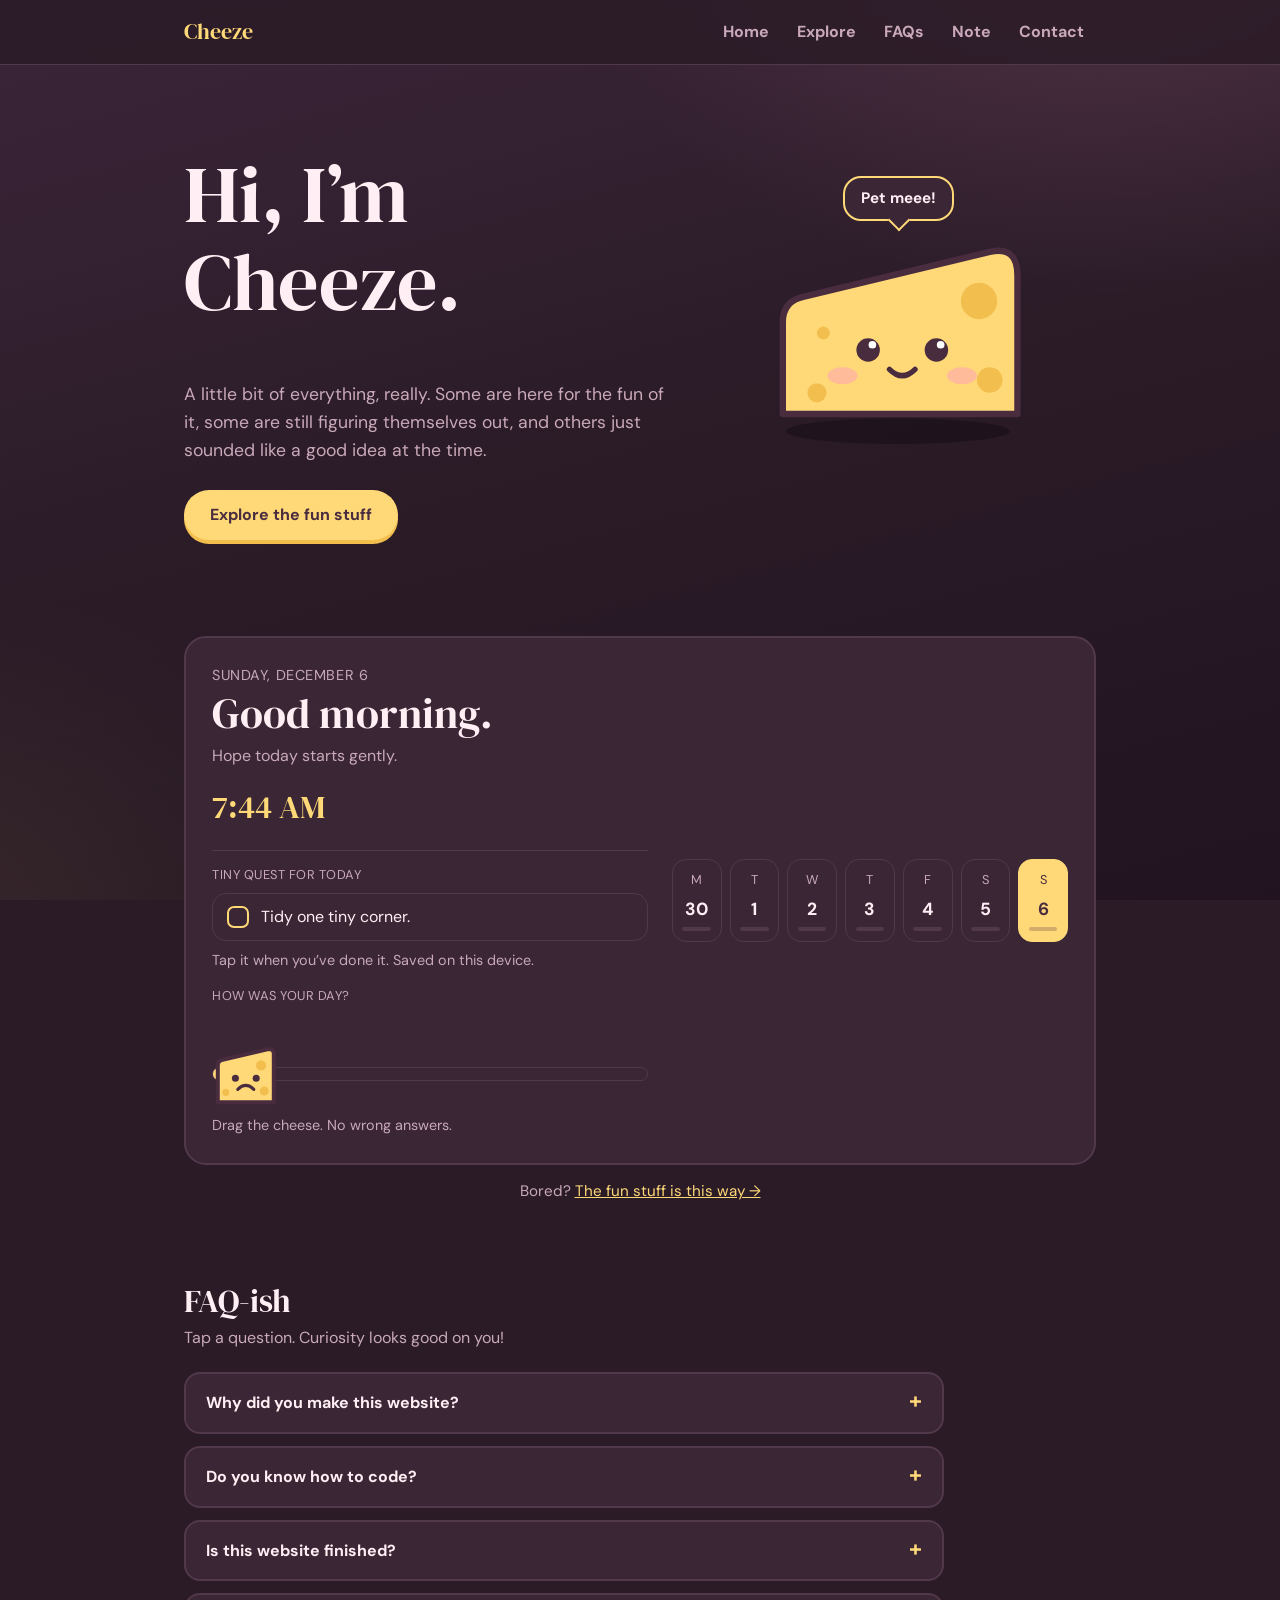
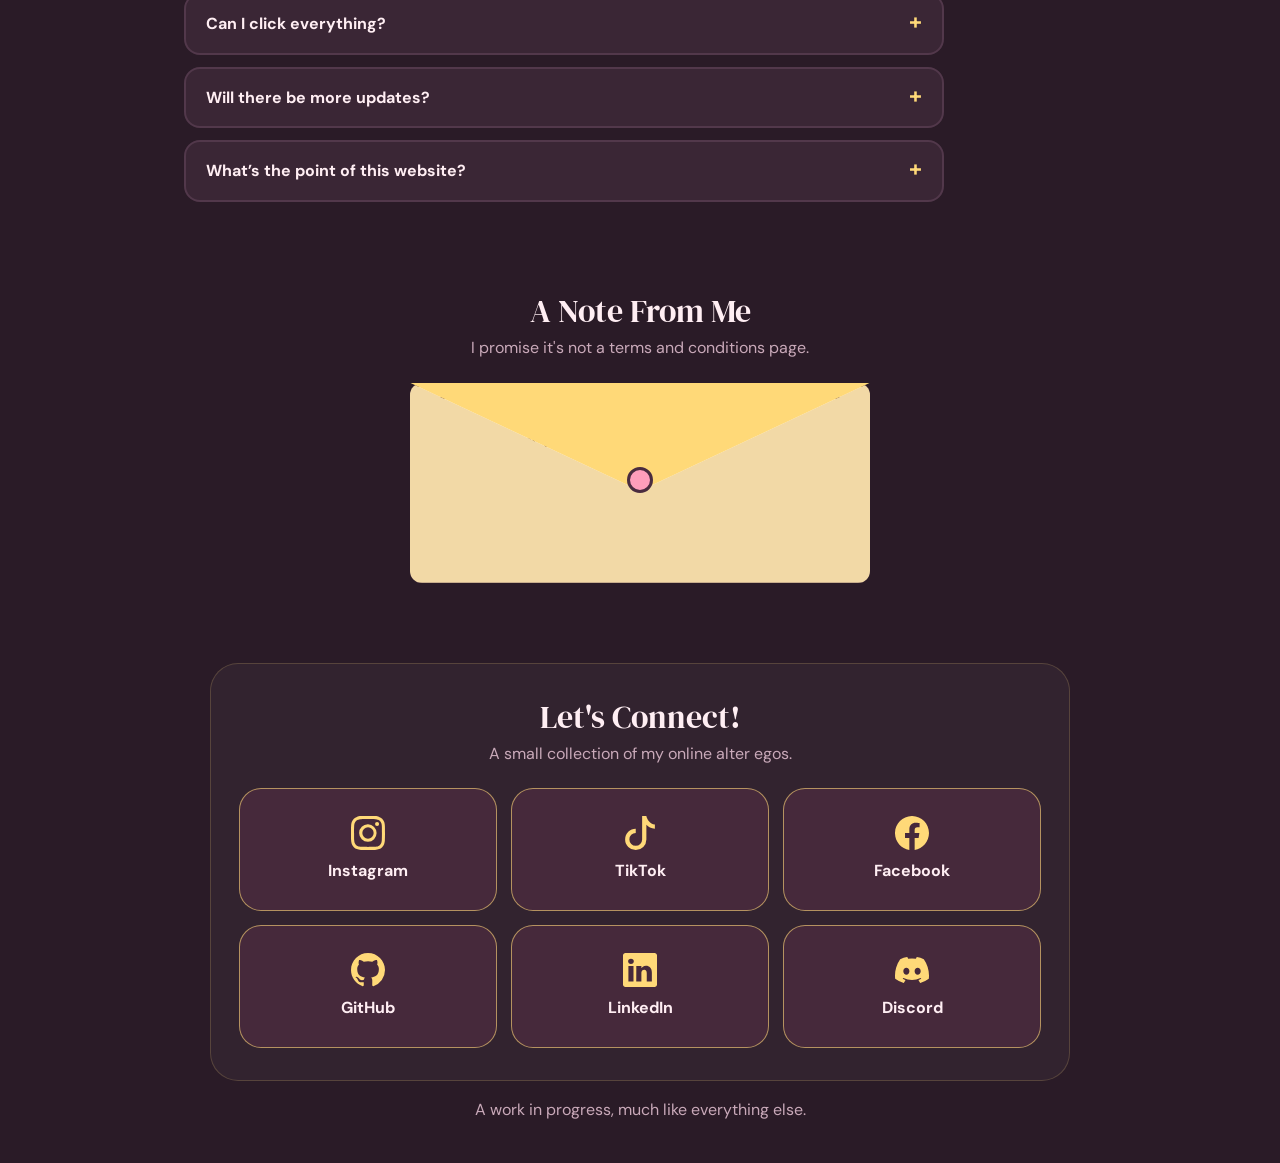
==== commit 46ec3667: "I added panels under the Explore tab which contains the interactive stuffs I've made. I added Cheese" ====
--- a/index.html
+++ b/index.html
@@ -12,10 +12,10 @@
   <a class="logo" href="index.html">Cheeze</a>
   <nav>
     <a href="index.html">Home</a>
-    <a href="fun.html">Fun Stuff</a>
+    <a href="fun.html">Explore</a>
     <a href="index.html#questions">FAQs</a>
     <a href="index.html#note">Note</a>
-    <a href="index.html#links">Links</a>
+    <a href="index.html#links">Contact</a>
   </nav>
 </header>
 
--- a/style.css
+++ b/style.css
@@ -799,4 +799,229 @@
   border-right: 2px solid var(--yellow);
   border-bottom: 2px solid var(--yellow);
   transform: rotate(45deg);
-}+}
+
+/* ===== FUN PAGE: COVERFLOW PANELS ===== */
+.cfstage {
+  position: relative;
+  height: 330px;
+  overflow: hidden;
+  touch-action: pan-y;
+  user-select: none;
+  -webkit-user-select: none;
+}
+
+.panel {
+  --d: 0; --s: 1; --o: 1;          /* JS sets these: position, size, brightness */
+  position: absolute;
+  top: 50%;
+  left: 50%;
+  width: min(280px, 72%);
+  display: flex;
+  flex-direction: column;
+  gap: 6px;
+  background: var(--card);
+  border: 2px solid var(--line);
+  border-radius: 20px;
+  padding: 14px;
+  text-decoration: none;
+  opacity: var(--o);
+  transform: translate(-50%, -50%) translateX(calc(var(--d) * 95%)) scale(var(--s));
+  transition: transform .5s cubic-bezier(.2, .7, .2, 1), opacity .5s, border-color .2s;
+}
+.panel.active { border-color: var(--yellow); }
+
+.panel h3 {
+  margin: 8px 0 0;
+  font-family: 'DM Serif Display', serif;
+  font-weight: 400;
+  font-size: 1.3rem;
+  color: var(--cream);
+}
+.panel p { margin: 0; color: var(--mauve); font-size: .95rem; }
+.pgo { margin-top: auto; padding-top: 6px; color: var(--yellow); font-weight: 700; font-size: .9rem; }
+
+.cfnav { display: flex; justify-content: center; gap: 12px; margin-top: 8px; }
+
+.cfdots { display: flex; justify-content: center; gap: 8px; margin-top: 16px; }
+.cfdots button {
+  width: 8px; height: 8px; padding: 0; border: 0; border-radius: 99px;
+  background: var(--line); cursor: pointer;
+  transition: width .25s, background .25s;
+}
+.cfdots button[aria-current="true"] { width: 22px; background: var(--yellow); }
+
+/* the little previews */
+.pv { height: 110px; border-radius: 12px; overflow: hidden; pointer-events: none; }
+
+.pv-mood {
+  display: flex; flex-wrap: wrap; gap: 8px;
+  align-content: center; justify-content: center;
+  padding: 12px;
+  background: rgba(255, 238, 243, .04);
+}
+.pv-mood span {
+  border: 1.5px solid var(--line);
+  border-radius: 99px;
+  padding: 3px 14px;
+  font-size: .85rem;
+  color: var(--mauve);
+}
+.pv-mood span.on { border-color: var(--yellow); color: var(--cream); }
+
+.pv-term {
+  background: #1b1022;
+  padding: 12px;
+  font-family: Consolas, 'Courier New', monospace;
+  font-size: .78rem;
+  line-height: 1.5;
+  color: var(--yellow);
+}
+.pv-term .dim { color: var(--mauve); }
+
+.panel.soon { border-style: dashed; }
+.pv-soon {
+  display: grid; place-items: center;
+  font-family: 'DM Serif Display', serif;
+  font-size: 2.6rem;
+  color: var(--yellow);
+  background: rgba(255, 217, 120, .06);
+}
+
+@media (prefers-reduced-motion: reduce) {
+  .panel { transition: none; }
+}
+
+/* ===== FUN PAGE: BREATHING CIRCLE ===== */
+.br {
+  display: flex;
+  flex-direction: column;
+  align-items: center;
+  gap: 22px;
+  padding: 32px 20px;
+  background: rgba(255, 238, 243, .04);
+  border: 1px solid rgba(255, 217, 120, .18);
+  border-radius: 28px;
+}
+
+.br-ring {
+  position: relative;
+  width: min(300px, 78vw);
+  aspect-ratio: 1;
+  display: grid;
+  place-items: center;
+  border-radius: 50%;
+  border: 1.5px dashed var(--line);      /* the "full breath" guide */
+}
+
+.br-circle {
+  position: absolute;
+  inset: 0;
+  border-radius: 50%;
+  background: radial-gradient(circle at 50% 40%, #ffe9a3, var(--yellow) 60%, #f2be4d);
+  box-shadow: 0 0 60px rgba(255, 217, 120, .35);
+  transform: scale(.55);                 /* starts small */
+  transition-property: transform;
+  transition-timing-function: ease-in-out;
+  transition-duration: 1s;               /* JS changes this for each phase */
+}
+
+.br-circle.hold { animation: brglow 2s ease-in-out infinite; }
+@keyframes brglow { 50% { box-shadow: 0 0 90px rgba(255, 217, 120, .55); } }
+
+.br-text {
+  position: relative;
+  z-index: 1;
+  display: flex;
+  flex-direction: column;
+  align-items: center;
+  text-align: center;
+  line-height: 1.1;
+  color: var(--plum);
+  pointer-events: none;
+}
+
+.br-word {
+  font-family: 'Caveat', cursive;
+  font-weight: 700;
+  font-size: clamp(1.5rem, 6vw, 2rem);
+}
+
+.br-count {
+  font-family: 'DM Serif Display', serif;
+  font-size: 2.2rem;
+}
+
+.br-modes { display: flex; flex-wrap: wrap; justify-content: center; gap: 10px; }
+
+.br-start { border: 0; font: inherit; font-weight: 700; cursor: pointer; min-width: 130px; }
+
+.br-meta {
+  margin: 0;
+  min-height: 1.6em;
+  font-family: 'Caveat', cursive;
+  font-size: 1.4rem;
+  color: var(--yellow);
+}
+
+/* coverflow preview */
+.pv-breathe { display: grid; place-items: center; background: rgba(255, 217, 120, .06); }
+.pv-breathe i {
+  width: 72px;
+  height: 72px;
+  border-radius: 50%;
+  background: radial-gradient(circle at 50% 40%, #ffe9a3, var(--yellow) 60%, #f2be4d);
+  animation: pvbreath 5s ease-in-out infinite;
+}
+@keyframes pvbreath { 50% { transform: scale(.6); } }
+
+@media (max-width: 600px) { .br { padding: 24px 14px; } }
+
+@media (prefers-reduced-motion: reduce) {
+  .br-circle.hold, .pv-breathe i { animation: none; }
+}
+/* coverflow preview: cheese catcher */
+.pv-catch { position: relative; background: #1b1022; }
+.pv-catch svg {
+  position: absolute;
+  top: -40px;
+  width: 34px;
+  animation: pvfall 2.4s ease-in infinite;
+}
+.pv-catch .c1 { left: 30%; }
+.pv-catch .c2 { left: 62%; width: 28px; animation-delay: 1.2s; }
+.pv-catch .plate {
+  position: absolute;
+  bottom: 12px;
+  left: 50%;
+  width: 70px;
+  height: 8px;
+  margin-left: -35px;
+  border-radius: 8px;
+  background: var(--cream);
+}
+@keyframes pvfall {
+  0%   { transform: translateY(0) rotate(0); opacity: 1; }
+  75%  { transform: translateY(115px) rotate(35deg); opacity: 1; }
+  100% { transform: translateY(115px) rotate(35deg); opacity: 0; }
+}
+
+@media (prefers-reduced-motion: reduce) {
+  .pv-catch svg { animation: none; top: 20px; }
+}
+/* ===== FUN PAGE: CHEESE CATCHER ===== */
+.cg {
+  max-width: 640px;
+  background: #1b1022;
+  border: 2px solid var(--line);
+  border-radius: 22px;
+  overflow: hidden;
+}
+
+#game {
+  display: block;
+  width: 100%;        /* stretch to fit the box */
+  height: auto;
+  touch-action: none; /* dragging on the game won't scroll the page */
+}
+#game:focus-visible { outline-offset: -4px; }
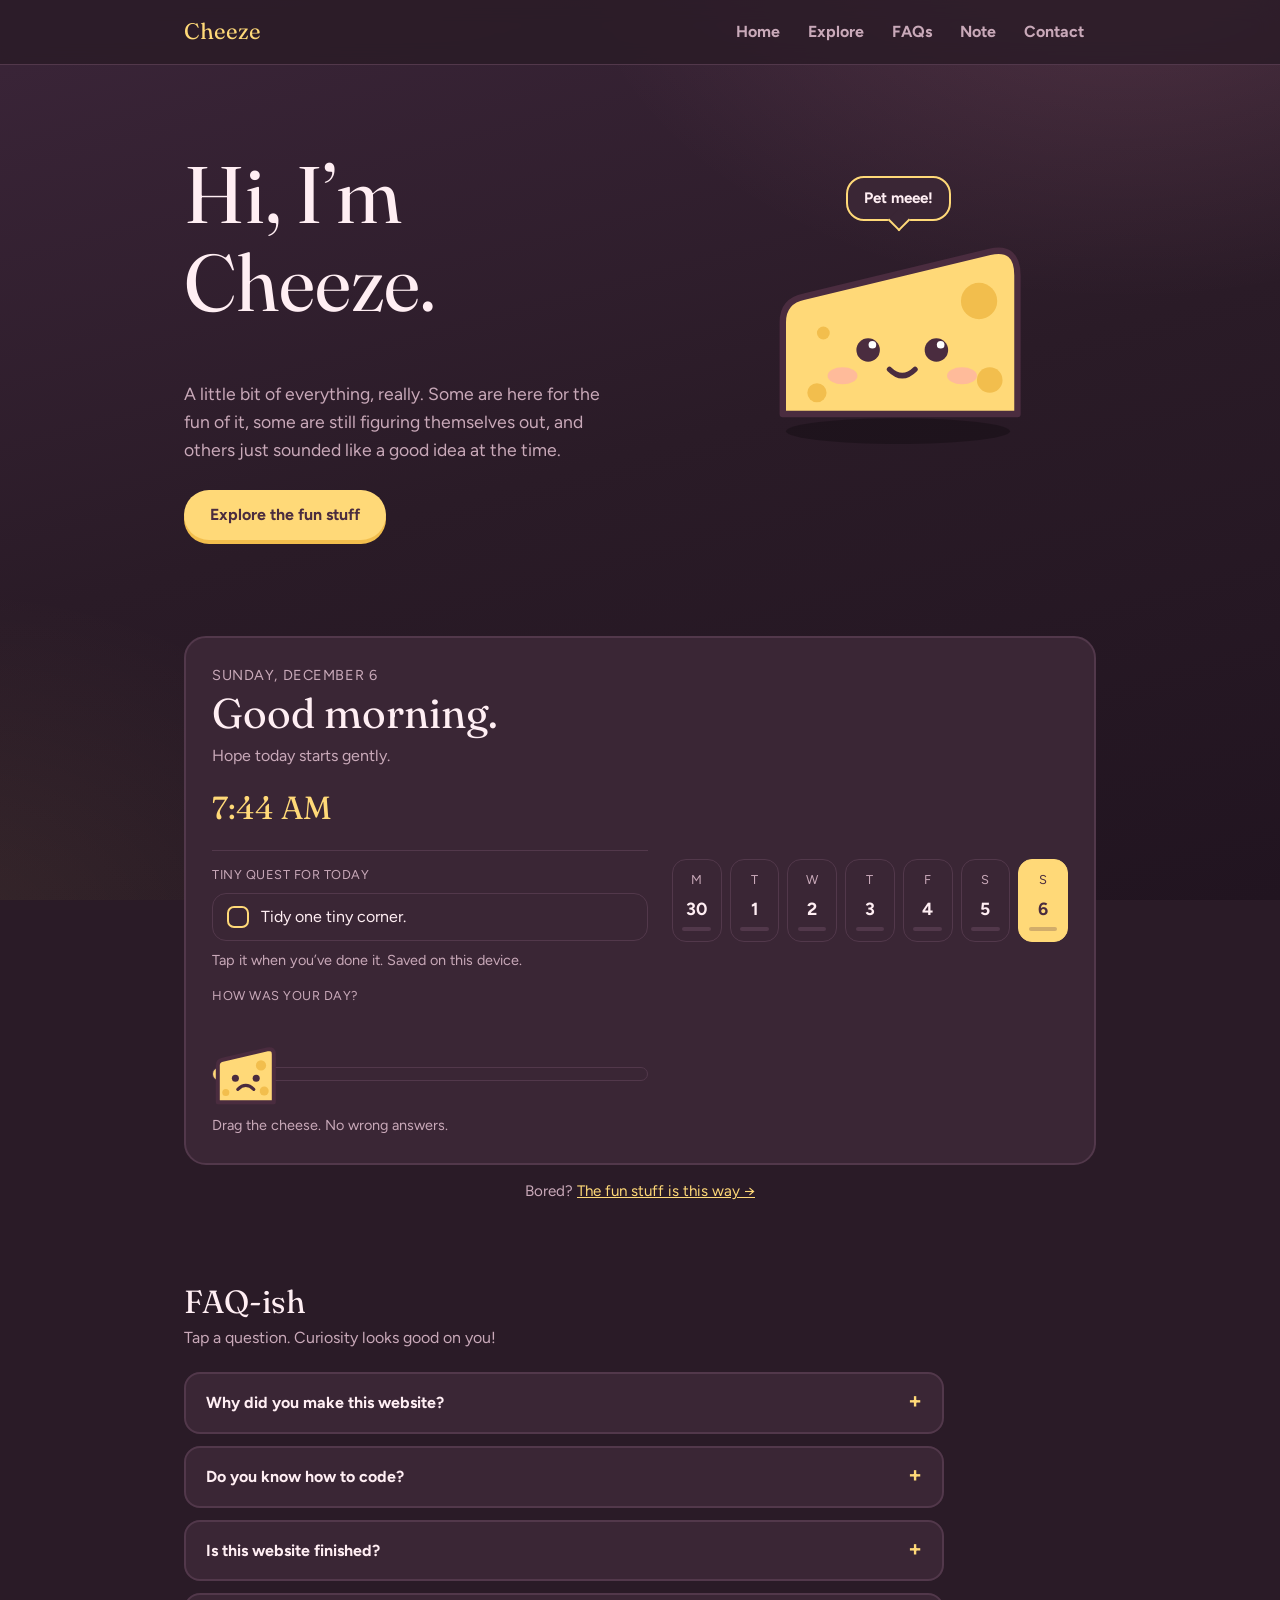
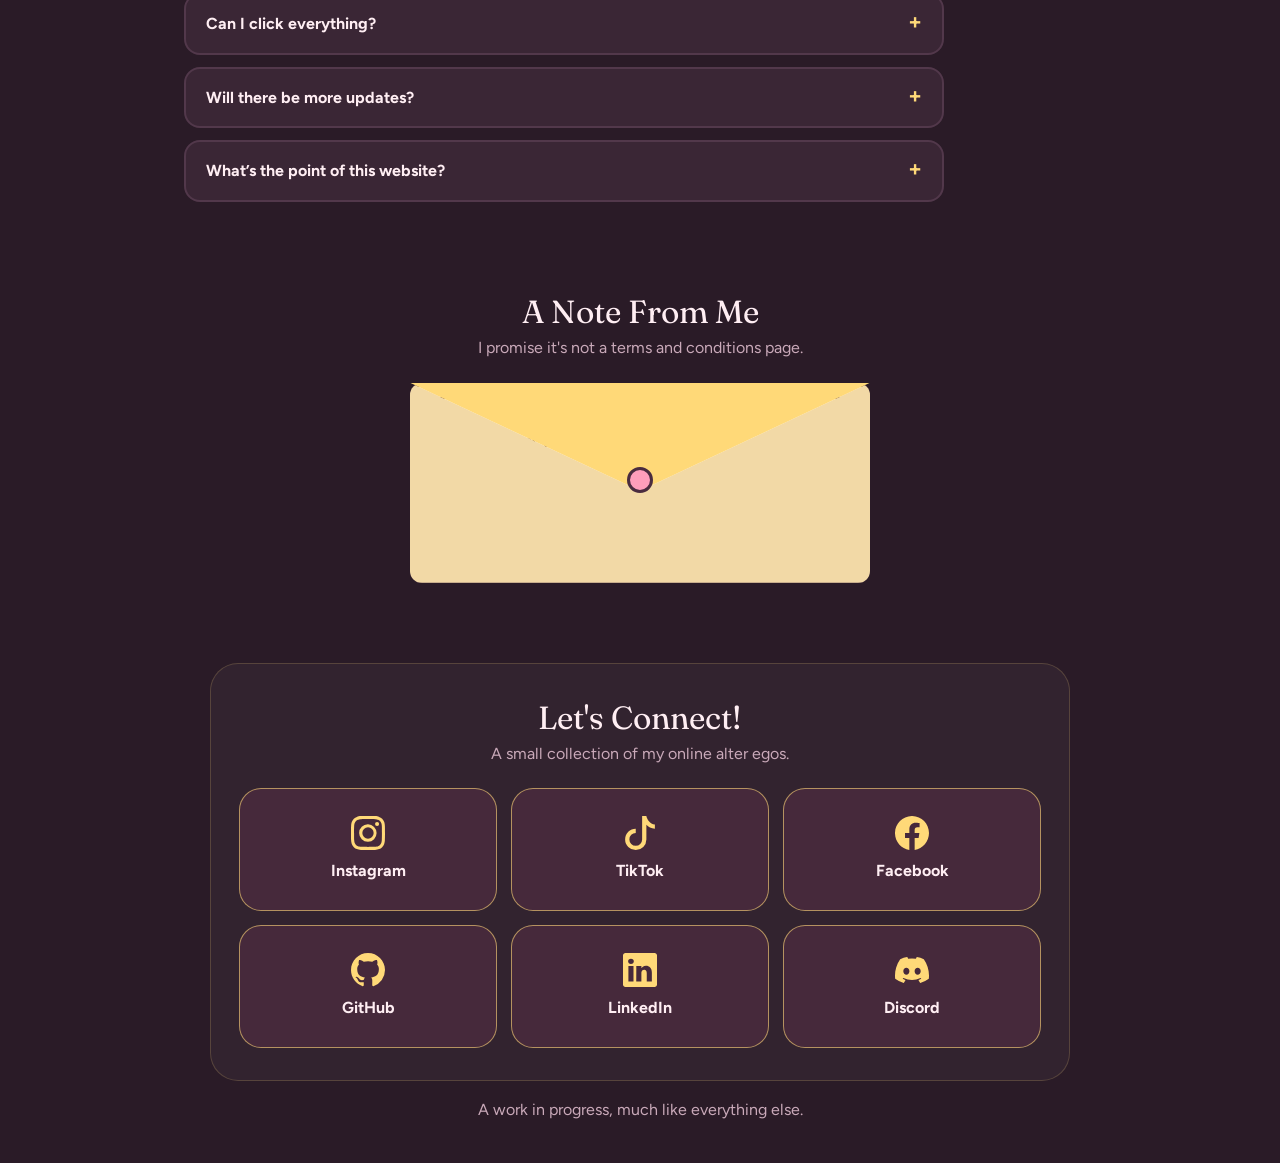
==== commit 4fac4d12: "minimal changes like font changes only" ====
--- a/index.html
+++ b/index.html
@@ -4,7 +4,7 @@
   <meta charset="UTF-8">
   <meta name="viewport" content="width=device-width, initial-scale=1.0">
   <title>Cheeze</title>
-  <link href="https://fonts.googleapis.com/css2?family=DM+Sans:wght@400;700&family=DM+Serif+Display&family=Caveat:wght@500;700&display=swap" rel="stylesheet">
+ <link href="https://fonts.googleapis.com/css2?family=Figtree:wght@400;700&family=Fraunces:wght@400;600&family=Caveat:wght@500;700&display=swap" rel="stylesheet">
   <link rel="stylesheet" href="style.css">
 </head>
 <body>
--- a/style.css
+++ b/style.css
@@ -12,7 +12,7 @@
   margin: 0;
   background: var(--bg);
   color: var(--mauve);
-  font-family: 'DM Sans', sans-serif;
+  font-family: 'Figtree', sans-serif;
   line-height: 1.6;
 }
 
@@ -28,7 +28,7 @@
 }
 
 h1 {
-  font-family: 'DM Serif Display', serif;
+  font-family: 'Fraunces', serif;
   font-weight: 400;
   color: var(--cream);
   font-size: 3rem;
@@ -55,7 +55,7 @@
 }
 
 .logo {
-  font-family: 'DM Serif Display', serif;
+  font-family: 'Fraunces', serif;
   font-size: 1.4rem;
   text-decoration: none;
 }
@@ -179,7 +179,7 @@
 section { padding: 40px 0; }
 
 h2 {
-  font-family: 'DM Serif Display', serif;
+  font-family: 'Fraunces', serif;
   font-weight: 400;
   color: var(--cream);
   font-size: 2rem;
@@ -660,7 +660,7 @@
 .daydate { margin: 0; font-size: .9rem; letter-spacing: .04em; text-transform: uppercase; }
 .dayhi { font-size: clamp(1.8rem, 5vw, 2.6rem); margin: 4px 0 6px; }
 .daynote { margin: 0 0 14px; }
-.daytime { margin: 0; font-family: 'DM Serif Display', serif; font-size: 2rem; color: var(--yellow); }
+.daytime { margin: 0; font-family: 'Fraunces', serif; font-size: 2rem; color: var(--yellow); }
 
 .week { display: flex; gap: 8px; justify-content: space-between; }
 .wd {
@@ -833,7 +833,7 @@
 
 .panel h3 {
   margin: 8px 0 0;
-  font-family: 'DM Serif Display', serif;
+  font-family: 'Fraunces', serif;
   font-weight: 400;
   font-size: 1.3rem;
   color: var(--cream);
@@ -882,7 +882,7 @@
 .panel.soon { border-style: dashed; }
 .pv-soon {
   display: grid; place-items: center;
-  font-family: 'DM Serif Display', serif;
+  font-family: 'Fraunces', serif;
   font-size: 2.6rem;
   color: var(--yellow);
   background: rgba(255, 217, 120, .06);
@@ -948,7 +948,7 @@
 }
 
 .br-count {
-  font-family: 'DM Serif Display', serif;
+  font-family: 'Fraunces', serif;
   font-size: 2.2rem;
 }
 
